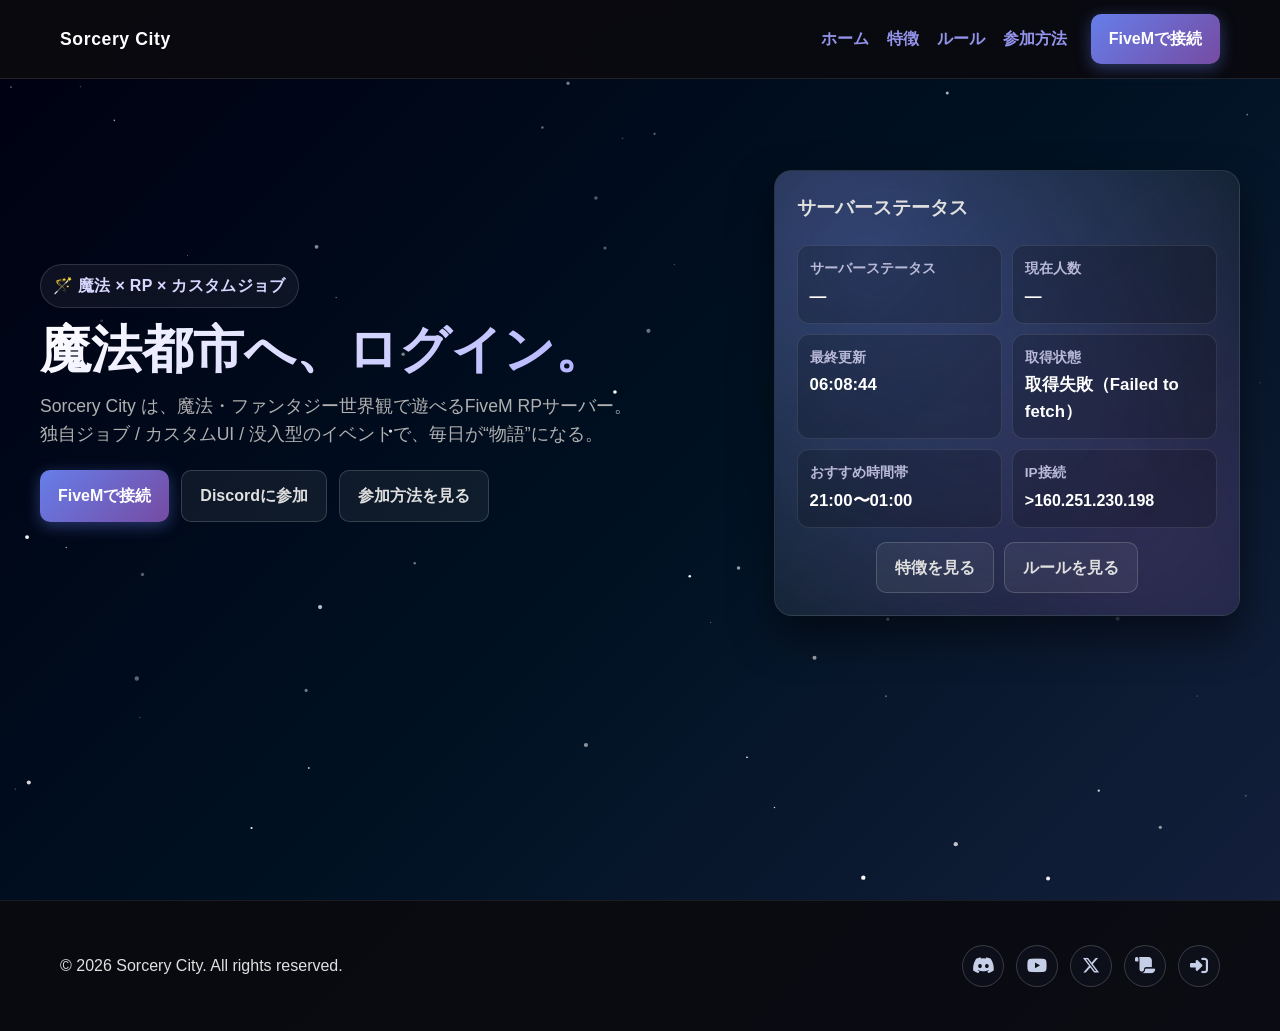
==== index.html @ 7b4d11a6 "Update index.html" ====
<!DOCTYPE html>
<html lang="ja">
<head>
  <meta charset="UTF-8" />
  <meta name="viewport" content="width=device-width, initial-scale=1.0" />
  <title>Sorcery City | Cosmic Portal</title>

  <!-- キャッシュ対策（GitHub Pagesで更新が見えない問題の軽減） -->
  <meta http-equiv="Cache-Control" content="no-cache, no-store, must-revalidate">
  <meta http-equiv="Pragma" content="no-cache">
  <meta http-equiv="Expires" content="0">

  <!-- アイコン（Font Awesome） -->
  <link rel="stylesheet" href="https://cdnjs.cloudflare.com/ajax/libs/font-awesome/6.5.0/css/all.min.css">

  <style>
    * { margin: 0; padding: 0; box-sizing: border-box; }
    body {
      font-family: Arial, sans-serif;
      background: linear-gradient(135deg, #000011 0%, #001122 50%, #16213e 100%);
      color: #e0e0e0;
      line-height: 1.6;
      overflow-x: hidden;
      min-height: 100vh;
    }
    h1, h2, h3 { font-weight: 700; }
    a { color: #a0a0ff; text-decoration: none; transition: color .3s; }
    a:hover { color: #c0c0ff; }
    button { font-family: inherit; cursor: pointer; transition: all .3s; }

    .container { max-width: 1200px; margin: 0 auto; padding: 0 20px; }

    .glass {
      background: rgba(255, 255, 255, 0.05);
      backdrop-filter: blur(10px);
      border: 1px solid rgba(255, 255, 255, 0.1);
      border-radius: 12px;
      box-shadow: 0 8px 32px rgba(0, 0, 0, 0.3);
    }

    /* ボタン共通（aタグでも見た目はボタン） */
    .btn-primary, .btn-secondary {
      display: inline-flex;
      align-items: center;
      justify-content: center;
      gap: 10px;
      border-radius: 10px;
      font-weight: 700;
      padding: 12px 18px;
      transition: transform .2s, box-shadow .2s, background .2s;
      user-select: none;
      white-space: nowrap;
    }

    .btn-primary {
      background: linear-gradient(135deg, #667eea 0%, #764ba2 100%);
      color: white;
      border: none;
      box-shadow: 0 4px 15px rgba(102, 126, 234, 0.4);
    }
    .btn-primary:hover { transform: translateY(-2px); box-shadow: 0 6px 20px rgba(102, 126, 234, 0.6); }

    .btn-secondary {
      background: rgba(255,255,255,0.06);
      color: #e0e0e0;
      border: 1px solid rgba(255, 255, 255, 0.16);
    }
    .btn-secondary:hover { background: rgba(255, 255, 255, 0.12); transform: translateY(-2px); }

    .badge {
      display: inline-flex;
      gap: 8px;
      align-items: center;
      padding: 8px 12px;
      border-radius: 999px;
      border: 1px solid rgba(255,255,255,0.14);
      background: rgba(255,255,255,0.05);
      color: #d7d7ff;
      font-weight: 700;
      letter-spacing: .3px;
    }

    .starfield {
      position: fixed;
      top: 0; left: 0;
      width: 100%; height: 100%;
      z-index: -1;
      pointer-events: none;
    }

    .floating { animation: float 6s ease-in-out infinite; }
    @keyframes float { 0%,100%{transform:translateY(0)} 50%{transform:translateY(-10px)} }

    .reveal { opacity: 0; transform: translateY(30px); transition: opacity .6s, transform .6s; }
    .reveal.visible { opacity: 1; transform: translateY(0); }

    nav {
      position: fixed;
      top: 0;
      width: 100%;
      z-index: 100;
      background: rgba(10, 10, 15, 0.9);
      backdrop-filter: blur(10px);
      border-bottom: 1px solid rgba(255, 255, 255, 0.1);
      padding: 14px 0;
    }
    nav .container { display: flex; justify-content: space-between; align-items: center; gap: 12px; }
    nav .logo { font-size: 1.1rem; font-weight: 900; color: #fff; letter-spacing: .6px; }
    nav ul { list-style: none; display: flex; gap: 18px; align-items: center; flex-wrap: wrap; justify-content: center; }
    nav ul li a.link { font-weight: 700; opacity: .92; }
    nav ul li a.link:hover { opacity: 1; }
    nav .cta { margin-left: 6px; }

    .page { display: none; min-height: 100vh; padding-top: 78px; }
    .page.active { display: block; }

    /* HERO */
    #hero .container {
      display: grid;
      grid-template-columns: 1.2fr 0.8fr;
      gap: 34px;
      align-items: center;
      padding: 92px 0 70px;
    }
    #hero h1 {
      font-size: 3.2rem;
      margin: 14px 0 14px;
      background: linear-gradient(135deg, #fff 0%, #a0a0ff 100%);
      -webkit-background-clip: text;
      -webkit-text-fill-color: transparent;
      line-height: 1.1;
    }
    #hero p { font-size: 1.1rem; margin-bottom: 22px; color: #b0b0b0; }

    .hero-actions { display: flex; gap: 12px; flex-wrap: wrap; }

    .mock-device {
      background: linear-gradient(135deg, rgba(255, 255, 255, 0.10) 0%, rgba(255, 255, 255, 0.04) 100%);
      border-radius: 18px;
      padding: 22px;
      box-shadow: 0 20px 40px rgba(0, 0, 0, 0.5);
      animation: glow 3s ease-in-out infinite alternate;
      position: relative;
      overflow: hidden;
    }
    .mock-device:before{
      content:"";
      position:absolute; inset:-120px;
      background: radial-gradient(circle at 30% 30%, rgba(102,126,234,.35), transparent 55%),
                  radial-gradient(circle at 70% 70%, rgba(118,75,162,.25), transparent 55%);
      filter: blur(6px);
      animation: drift 10s ease-in-out infinite alternate;
    }
    @keyframes drift { from { transform: translate(0,0) } to { transform: translate(25px, -20px) } }
    .mock-device > * { position: relative; z-index: 1; }

    @keyframes glow {
      from { box-shadow: 0 20px 40px rgba(0, 0, 0, 0.5); }
      to { box-shadow: 0 20px 40px rgba(102, 126, 234, 0.3); }
    }

    .statrow { display: grid; grid-template-columns: 1fr 1fr; gap: 10px; margin-top: 16px; }
    .stat {
      padding: 12px;
      border-radius: 12px;
      border: 1px solid rgba(255,255,255,0.10);
      background: rgba(0,0,0,0.20);
    }
    .stat .k { font-size: .85rem; color: #b9b9d8; font-weight: 800; }
    .stat .v { font-size: 1.05rem; font-weight: 900; margin-top: 4px; color:#fff; word-break: break-word; }

    /* セクション共通 */
    .section { padding: 85px 0; }
    .section h2 { text-align: center; margin-bottom: 22px; font-size: 2rem; }
    .section .sub { text-align: center; color: #b0b0b0; max-width: 760px; margin: 0 auto 30px; }

    /* FEATURES */
    .grid {
      display: grid;
      grid-template-columns: repeat(auto-fit, minmax(260px, 1fr));
      gap: 18px;
    }
    .card { padding: 22px; border-radius: 14px; }
    .card h3 { margin-top: 12px; margin-bottom: 8px; }
    .card p { color: #b0b0b0; }
    .icon {
      width: 44px; height: 44px;
      display:inline-flex; align-items:center; justify-content:center;
      border-radius: 12px;
      background: rgba(102,126,234,0.16);
      border: 1px solid rgba(102,126,234,0.22);
    }
    .icon svg { width: 22px; height: 22px; fill: #a0a0ff; }

    /* RULES */
    .list { display: grid; gap: 12px; max-width: 860px; margin: 0 auto; }
    .rule {
      padding: 16px 16px;
      border-radius: 14px;
      border: 1px solid rgba(255,255,255,0.10);
      background: rgba(255,255,255,0.05);
      display: flex;
      gap: 12px;
      align-items: flex-start;
    }
    .rule b { color:#fff; }
    .dot { width:10px; height:10px; margin-top: 6px; border-radius: 999px; background: #667eea; box-shadow: 0 0 14px rgba(102,126,234,.55); }

    /* JOIN */
    .join-grid { display:grid; grid-template-columns: 1fr 1fr; gap: 18px; }
    .copybox {
      padding: 14px;
      border-radius: 12px;
      border: 1px solid rgba(255,255,255,0.12);
      background: rgba(0,0,0,0.18);
      display:flex;
      justify-content: space-between;
      gap: 10px;
      align-items: center;
      flex-wrap: wrap;
    }
    .copybox code {
      color: #fff;
      font-weight: 900;
      letter-spacing: .4px;
      background: rgba(255,255,255,0.06);
      padding: 8px 10px;
      border-radius: 10px;
      border: 1px solid rgba(255,255,255,0.10);
    }

    /* CONTACT */
    #contact .container { max-width: 720px; }
    form { display: grid; gap: 14px; }
    input, textarea {
      padding: 14px;
      border: 1px solid rgba(255, 255, 255, 0.2);
      border-radius: 10px;
      background: rgba(255, 255, 255, 0.05);
      color: #e0e0e0;
      font-size: 1rem;
    }
    input:focus, textarea:focus {
      outline: none;
      border-color: #667eea;
      box-shadow: 0 0 10px rgba(102, 126, 234, 0.45);
    }

    .toast {
      position: fixed;
      top: 20px;
      right: 20px;
      background: #4caf50;
      color: white;
      padding: 14px 14px;
      border-radius: 10px;
      opacity: 0;
      transform: translateY(-8px);
      transition: opacity .3s, transform .3s;
      z-index: 1000;
      pointer-events: none;
      font-weight: 800;
    }
    .toast.show { opacity: 1; transform: translateY(0); }

    footer {
      padding: 44px 0;
      background: rgba(10, 10, 15, 0.9);
      text-align: center;
      border-top: 1px solid rgba(255,255,255,0.08);
    }
    footer .container { display:flex; justify-content: space-between; align-items:center; flex-wrap:wrap; gap: 12px; }

    /* ===== フッターのアイコンリンク ===== */
    .footer-icons{
      display: flex;
      gap: 12px;
      align-items: center;
      justify-content: center;
      flex-wrap: wrap;
    }
    .icon-link{
      width: 42px;
      height: 42px;
      display: grid;
      place-items: center;

      border-radius: 999px;
      border: 1px solid rgba(255,255,255,0.18);
      background: rgba(20, 24, 40, 0.35);
      backdrop-filter: blur(10px);

      color: rgba(220, 230, 255, 0.9);
      text-decoration: none;
      transition: transform .15s ease, background .15s ease, border-color .15s ease, box-shadow .15s ease;
    }
    .icon-link i{ font-size: 18px; }
    .icon-link:hover{
      transform: translateY(-2px);
      background: rgba(120, 110, 255, 0.18);
      border-color: rgba(160, 150, 255, 0.35);
      box-shadow: 0 10px 26px rgba(102,126,234,0.16);
    }

    /* モバイル */
    @media (max-width: 860px) {
      #hero .container { grid-template-columns: 1fr; text-align: center; }
      #hero h1 { font-size: 2.45rem; }
      nav .container { flex-direction: column; }
      .join-grid { grid-template-columns: 1fr; }
      footer .container { flex-direction: column; }
    }
  </style>
</head>

<body>
  <canvas class="starfield" id="starfield"></canvas>
  <canvas class="starfield wizardlayer" id="wizardfx"></canvas>

  <nav>
    <div class="container">
      <div class="logo">
        <a href="#home" onclick="navigateTo('home'); return false;" style="color:#fff;">Sorcery City</a>
      </div>

      <ul>
        <li><a class="link" href="#home" onclick="navigateTo('home'); return false;">ホーム</a></li>
        <li><a class="link" href="#features" onclick="navigateTo('features'); return false;">特徴</a></li>
        <li><a class="link" href="#rules" onclick="navigateTo('rules'); return false;">ルール</a></li>
        <li><a class="link" href="#join" onclick="navigateTo('join'); return false;">参加方法</a></li>
        <li class="cta">
          <a class="btn-primary" href="https://cfx.re/join/zxxxmd" onclick="trackOutbound('fivem');">
            FiveMで接続
          </a>
        </li>
      </ul>
    </div>
  </nav>

  <!-- HOME -->
  <div id="home" class="page active">
    <section id="hero">
      <div class="container">
        <div class="reveal">
          <div class="badge">🪄 魔法 × RP × カスタムジョブ</div>
          <h1>魔法都市へ、ログイン。</h1>
          <p>
            Sorcery City は、魔法・ファンタジー世界観で遊べるFiveM RPサーバー。<br />
            独自ジョブ / カスタムUI / 没入型のイベントで、毎日が“物語”になる。
          </p>

          <div class="hero-actions">
            <a class="btn-primary" href="https://cfx.re/join/zxxxmd" onclick="trackOutbound('fivem');">FiveMで接続</a>
            <a class="btn-secondary" href="https://discord.gg/NGGmYqYsX9" target="_blank" rel="noopener" onclick="trackOutbound('discord');">
              Discordに参加
            </a>
            <a class="btn-secondary" href="#join" onclick="navigateTo('join'); return false;">参加方法を見る</a>
          </div>
        </div>

        <div class="mock-device glass floating reveal">
          <h3>サーバーステータス</h3>
          <p style="color:#b0b0b0;"></p>

          <div class="statrow">
            <div class="stat">
              <div class="k">サーバーステータス</div>
              <div class="v" id="statOnline">—</div>
            </div>
            <div class="stat">
              <div class="k">現在人数</div>
              <div class="v" id="statPlayers">—</div>
            </div>
            <div class="stat">
              <div class="k">最終更新</div>
              <div class="v" id="statUpdated">—</div>
            </div>
            <div class="stat">
              <div class="k">取得状態</div>
              <div class="v" id="statNote">—</div>
            </div>
            <div class="stat">
              <div class="k">おすすめ時間帯</div>
              <div class="v">21:00〜01:00</div>
            </div>
            <div class="stat">
              <div class="k">IP接続</div>
              <div class="v" style="font-size:1rem;">>160.251.230.198</div>
            </div>
          </div>

          <div style="margin-top:14px; display:flex; gap:10px; justify-content:center; flex-wrap:wrap;">
            <a class="btn-secondary" href="#features" onclick="navigateTo('features'); return false;">特徴を見る</a>
            <a class="btn-secondary" href="#rules" onclick="navigateTo('rules'); return false;">ルールを見る</a>
          </div>
        </div>
      </div>
    </section>
  </div>

  <!-- FEATURES -->
  <div id="features" class="page">
    <section class="section">
      <div class="container">
        <h2 class="reveal">特徴</h2>
        <p class="sub reveal">“魔法都市”らしさと、RPの遊びやすさを両立。初心者も慣れてる人も楽しめる設計。</p>

        <div class="grid">
          <div class="card glass reveal">
            <div class="icon">
              <svg viewBox="0 0 24 24"><path d="M12 2l3 7 7 3-7 3-3 7-3-7-7-3 7-3 3-7z"/></svg>
            </div>
            <h3>魔法ジョブ / 生活ジョブ</h3>
            <p>ウィザード、錬金、カフェ、整備士など。ジョブごとのUIや演出も作り込み。</p>
          </div>

          <div class="card glass reveal">
            <div class="icon">
              <svg viewBox="0 0 24 24"><path d="M3 12l7-7v4h11v6H10v4z"/></svg>
            </div>
            <h3>快適な導線</h3>
            <p>初見でも迷わない導線。Discord案内・参加手順・ルールが分かりやすい。</p>
          </div>

          <div class="card glass reveal">
            <div class="icon">
              <svg viewBox="0 0 24 24"><path d="M12 2a10 10 0 100 20 10 10 0 000-20zm1 5v5l4 2-1 2-5-3V7h2z"/></svg>
            </div>
            <h3>イベント＆物語</h3>
            <p>定期イベント、ストーリーRP、探索、レイドなど。参加するほど世界が広がる。</p>
          </div>

          <div class="card glass reveal">
            <div class="icon">
              <svg viewBox="0 0 24 24"><path d="M4 4h16v4H4zM4 10h16v10H4z"/></svg>
            </div>
            <h3>カスタムUI</h3>
            <p>魔法テイストのHUD、通知、メニュー。サーバー全体の統一感を重視。</p>
          </div>
        </div>

        <div style="text-align:center; margin-top: 26px;" class="reveal">
          <a class="btn-primary" href="https://cfx.re/join/zxxxmd" onclick="trackOutbound('fivem');">FiveMで接続する</a>
          <a class="btn-secondary" href="https://discord.gg/NGGmYqYsX9" target="_blank" rel="noopener" onclick="trackOutbound('discord');" style="margin-left:10px;">
            Discordで質問する
          </a>
        </div>
      </div>
    </section>
  </div>

  <!-- RULES -->
  <div id="rules" class="page">
    <section class="section">
      <div class="container">
        <h2 class="reveal">ルール（ざっくり）</h2>
        <p class="sub reveal">安全に楽しく遊ぶための最低限。詳細はDiscordで案内。</p>

        <div class="list">
          <div class="rule reveal">
            <div class="dot"></div>
            <div><b>RP優先</b><br>荒らし・煽り・無意味な妨害は禁止。物語を大切に。</div>
          </div>
          <div class="rule reveal">
            <div class="dot"></div>
            <div><b>メタ/パワーRP禁止</b><br>外部情報の持ち込みや無理な展開はNG。</div>
          </div>
          <div class="rule reveal">
            <div class="dot"></div>
            <div><b>VCマナー</b><br>相手の体験を壊さない。暴言・差別は禁止。</div>
          </div>
          <div class="rule reveal">
            <div class="dot"></div>
            <div><b>不明点はDiscord</b><br>困ったら運営へ。ログ・スクショがあると助かる。</div>
          </div>
        </div>

        <div style="text-align:center; margin-top: 26px;" class="reveal">
          <a class="btn-secondary" href="https://discord.gg/NGGmYqYsX9" target="_blank" rel="noopener" onclick="trackOutbound('discord');">Discordでルールを見る</a>
        </div>
      </div>
    </section>
  </div>

  <!-- JOIN -->
  <div id="join" class="page">
    <section class="section">
      <div class="container">
        <h2 class="reveal">参加方法</h2>
        <p class="sub reveal">3ステップでOK。</p>

        <div class="join-grid">
          <div class="card glass reveal">
            <h3>① Discordに参加</h3>
            <p>サーバールール、参加手順の確認並びにDiscordのロール取得。質問もここで。</p>
            <div style="margin-top:14px;">
              <a class="btn-primary" href="https://discord.gg/NGGmYqYsX9" target="_blank" rel="noopener" onclick="trackOutbound('discord');">Discordに参加</a>
            </div>
          </div>

          <div class="card glass reveal">
            <h3>② FiveMで接続</h3>
            <p>FiveMを起動して、下のリンク or IPで接続。</p>

            <div style="display:grid; gap:12px; margin-top:14px;">
              <div class="copybox">
                <div style="font-weight:900;">接続リンク</div>
                <code id="connectLink">https://cfx.re/join/zxxxmd</code>
                <a class="btn-secondary" href="https://cfx.re/join/zxxxmd" onclick="trackOutbound('fivem');">開く</a>
              </div>

              <div class="copybox">
                <div style="font-weight:900;">IPで接続.</div>
                <code id="serverIp">>160.251.230.198</code>
                <button class="btn-secondary" type="button" onclick="copyText('serverIp')">コピー</button>
              </div>
            </div>
          </div>
        </div>

        <div class="card glass reveal" style="margin-top:18px;">
          <h3>③ 初期設定（推奨）</h3>
          <p style="color:#b0b0b0;">
            ・マイク/音量を調整　・プッシュトゥトーク設定　<br>
            ・キャラ作成 → チュートリアル → 生活スタート
          </p>
          <div style="margin-top:14px;">
            <a class="btn-primary" href="https://cfx.re/join/zxxxmd" onclick="trackOutbound('fivem');">今すぐ接続</a>
          </div>
        </div>
      </div>
    </section>
  </div>

  <!-- CONTACT -->
  <div id="contact" class="page">
    <section class="section">
      <div class="container">
        <h2 class="reveal">問い合わせ</h2>
        <p class="sub reveal">フォームはデモ送信（実送信はしない）。本番はDiscordへ。</p>

        <form class="reveal" id="contactForm" onsubmit="handleSubmit(event)">
          <input type="text" id="name" placeholder="お名前" required />
          <input type="email" id="email" placeholder="メールアドレス" required />
          <textarea id="message" placeholder="問い合わせ内容" rows="5" required></textarea>
          <button class="btn-primary" type="submit">送信（デモ）</button>
        </form>

        <div style="text-align:center; margin-top: 18px;" class="reveal">
          <a class="btn-secondary" href="https://discord.gg/NGGmYqYsX9" target="_blank" rel="noopener" onclick="trackOutbound('discord');">
            Discordで問い合わせる
          </a>
        </div>
      </div>
    </section>
  </div>

  <!-- ===== footer（アイコン版） ===== -->
  <footer>
    <div class="container">
      <div>&copy; 2026 Sorcery City. All rights reserved.</div>

      <div class="footer-icons">
        <!-- Discord -->
        <a class="icon-link" href="https://discord.gg/NGGmYqYsX9" target="_blank" rel="noopener"
           onclick="trackOutbound('discord');" aria-label="Discord">
          <i class="fa-brands fa-discord"></i>
        </a>

        <!-- YouTube（自分のURLに差し替え） -->
        <a class="icon-link" href="https://www.youtube.com/@SorceryCity" target="_blank" rel="noopener"
           onclick="trackOutbound('youtube');" aria-label="YouTube">
          <i class="fa-brands fa-youtube"></i>
        </a>

        <!-- X（自分のURLに差し替え） -->
        <a class="icon-link" href="https://x.com/sorcerycity?s=21" target="_blank" rel="noopener"
           onclick="trackOutbound('x');" aria-label="X">
          <i class="fa-brands fa-x-twitter"></i>
        </a>

        <!-- ルール（ページ内） -->
        <a class="icon-link" href="#rules" onclick="navigateTo('rules'); return false;" aria-label="ルール">
          <i class="fa-solid fa-scroll"></i>
        </a>

        <!-- 参加方法（ページ内） -->
        <a class="icon-link" href="#join" onclick="navigateTo('join'); return false;" aria-label="参加方法">
          <i class="fa-solid fa-right-to-bracket"></i>
        </a>
      </div>
    </div>
  </footer>

  <div class="toast" id="toast">コピーしました！</div>

  <script>
    // =========================
    // 星の背景アニメーション（軽量）
    // =========================
    const canvas = document.getElementById('starfield');
    const ctx = canvas.getContext('2d');

    function resizeCanvas() {
      canvas.width = window.innerWidth;
      canvas.height = window.innerHeight;
    }
    resizeCanvas();

    let stars = [];
    function initStars() {
      const count = Math.min(160, Math.floor((canvas.width * canvas.height) / 17000));
      stars = Array.from({ length: count }, () => ({
        x: Math.random() * canvas.width,
        y: Math.random() * canvas.height,
        r: Math.random() * 1.8 + 0.4,
        o: Math.random() * 0.8 + 0.2,
        tw: Math.random() * 0.6 + 0.2
      }));
    }
    initStars();

    function animateStars() {
      ctx.clearRect(0, 0, canvas.width, canvas.height);
      for (const s of stars) {
        s.o += (Math.random() - 0.5) * 0.02 * s.tw;
        if (s.o < 0.1) s.o = 0.1;
        if (s.o > 1) s.o = 1;

        ctx.beginPath();
        ctx.arc(s.x, s.y, s.r, 0, Math.PI * 2);
        ctx.fillStyle = `rgba(255,255,255,${s.o})`;
        ctx.fill();
      }
      requestAnimationFrame(animateStars);
    }
    animateStars();

    window.addEventListener('resize', () => {
      resizeCanvas();
      initStars();
    });

    // =========================
    // ナビゲーション（ページ切り替え）
    // =========================
    function navigateTo(pageId) {
      const target = document.getElementById(pageId);
      if (!target) return;

      document.querySelectorAll('.page').forEach(p => p.classList.remove('active'));
      target.classList.add('active');

      history.replaceState(null, '', `#${pageId}`);
      window.scrollTo({ top: 0, behavior: 'smooth' });

      requestAnimationFrame(() => runReveal(true));
    }

    function bootFromHash() {
      const hash = (location.hash || '#home').replace('#', '');
      if (document.getElementById(hash)) navigateTo(hash);
      else navigateTo('home');
    }
    window.addEventListener('hashchange', bootFromHash);
    bootFromHash();

    // =========================
    // スクロール・リビール
    // =========================
    function runReveal(forceAll = false) {
      const activePage = document.querySelector('.page.active');
      if (!activePage) return;

      const reveals = activePage.querySelectorAll('.reveal');
      const vh = window.innerHeight;

      reveals.forEach(el => {
        if (forceAll) { el.classList.add('visible'); return; }
        const rect = el.getBoundingClientRect();
        if (rect.top < vh - 80) el.classList.add('visible');
      });
    }
    window.addEventListener('scroll', () => runReveal(false));
    runReveal(true);

    // =========================
    // コピーボタン
    // =========================
    function copyText(id) {
      const el = document.getElementById(id);
      if (!el) return;
      const text = el.textContent || el.innerText || '';
      navigator.clipboard.writeText(text).then(() => showToast('コピーしました！'))
        .catch(() => showToast('コピー失敗…'));
    }

    // =========================
    // フォーム送信（デモ）
    // =========================
    function handleSubmit(e) {
      e.preventDefault();
      const name = document.getElementById('name').value.trim();
      const email = document.getElementById('email').value.trim();
      const message = document.getElementById('message').value.trim();
      if (!name || !email || !message) return;

      showToast('送信しました！（デモ）');
      e.target.reset();
    }

    // =========================
    // トースト
    // =========================
    function showToast(text) {
      const toast = document.getElementById('toast');
      toast.textContent = text;
      toast.classList.add('show');
      setTimeout(() => toast.classList.remove('show'), 1600);
    }

    // =========================
    // 外部リンクのクリック計測（デモ）
    // =========================
    function trackOutbound(type) {
      // console.log('Outbound:', type);
    }

    // =========================
    // FiveM サーバーステータス（リアタイ風）
    // =========================
    const SERVER_CODE = "zxxxmd";
    const REFRESH_MS = 7000;
    let timer = null;

    function setText(id, text) {
      const el = document.getElementById(id);
      if (el) el.textContent = text;
    }

    function nowTime() {
      const d = new Date();
      return d.toLocaleTimeString('ja-JP', { hour: '2-digit', minute: '2-digit', second: '2-digit' });
    }

    async function fetchServerStatus() {
      if (fetchServerStatus._busy) return;
      fetchServerStatus._busy = true;

      try {
        const url = `https://servers-frontend.fivem.net/api/servers/single/${encodeURIComponent(SERVER_CODE)}`;
        const res = await fetch(url, { cache: "no-store" });
        if (!res.ok) throw new Error(`HTTP ${res.status}`);

        const json = await res.json();
        const data = json.Data || json.data || json;

        const clients = data.clients ?? data.Clients;
        const max = data.sv_maxclients ?? data.svMaxclients ?? data.maxClients;

        setText('statOnline', 'ONLINE');
        setText('statPlayers', (clients != null && max != null) ? `${clients} / ${max}` : (clients != null ? `${clients}` : '—'));
        setText('statUpdated', nowTime());
        setText('statNote', '正常に取得中');

      } catch (err) {
        setText('statOnline', '—');
        setText('statPlayers', '—');
        setText('statUpdated', nowTime());
        setText('statNote', `取得失敗（${String(err.message || err)}）`);
      } finally {
        fetchServerStatus._busy = false;
      }
    }

    fetchServerStatus();
    timer = setInterval(fetchServerStatus, REFRESH_MS);

    document.addEventListener('visibilitychange', () => {
      if (timer) clearInterval(timer);
      if (document.hidden) {
        timer = setInterval(fetchServerStatus, 20000);
      } else {
        fetchServerStatus();
        timer = setInterval(fetchServerStatus, REFRESH_MS);
      }
    });
  </script>
</body>
</html>
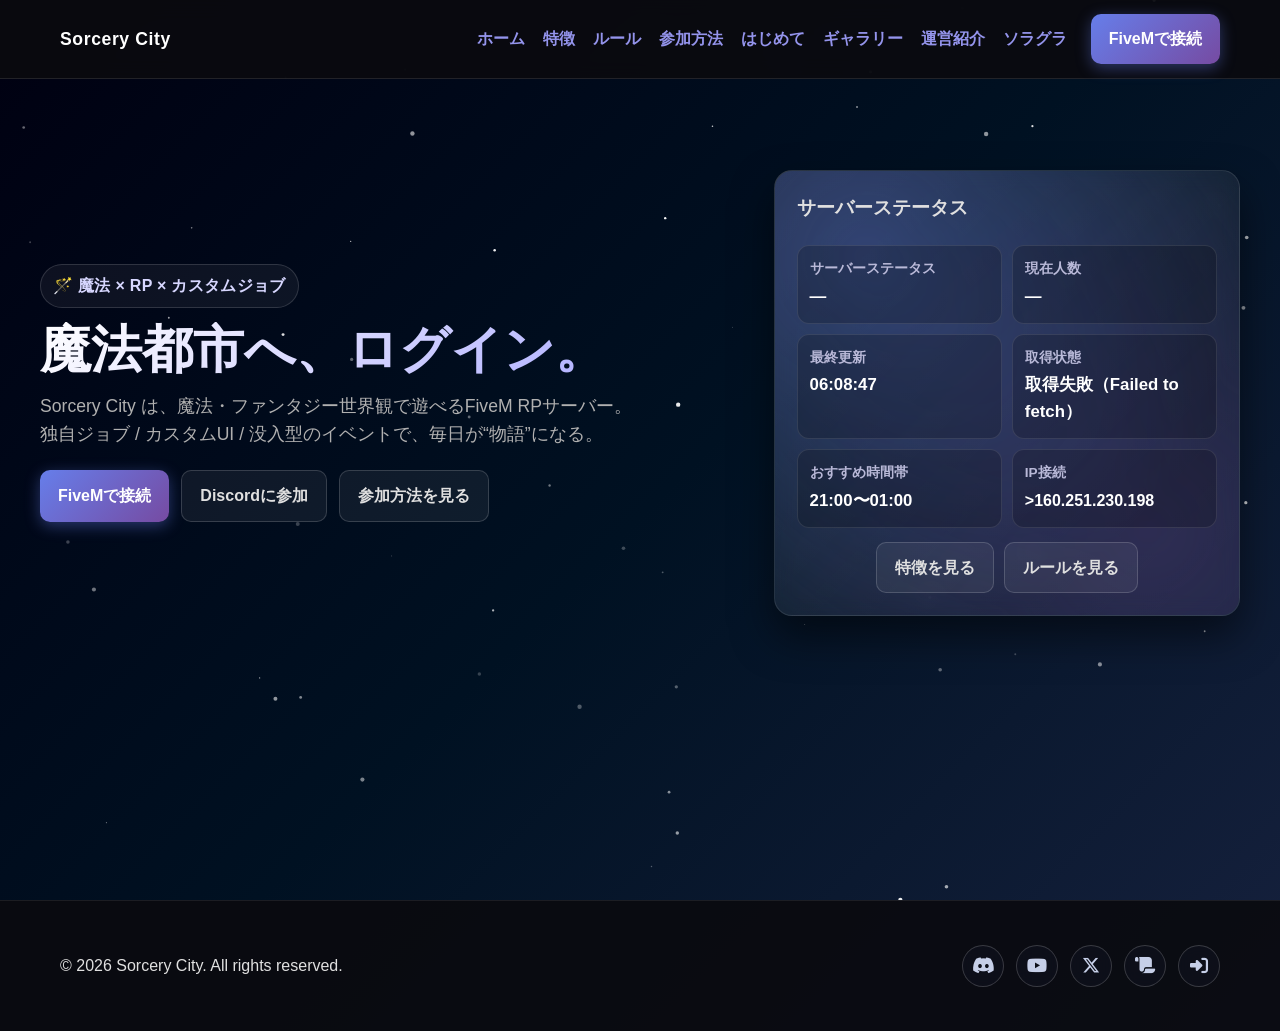
==== commit 54b9e047: "Update index.html" ====
--- a/index.html
+++ b/index.html
@@ -328,6 +328,13 @@
         <li><a class="link" href="#features" onclick="navigateTo('features'); return false;">特徴</a></li>
         <li><a class="link" href="#rules" onclick="navigateTo('rules'); return false;">ルール</a></li>
         <li><a class="link" href="#join" onclick="navigateTo('join'); return false;">参加方法</a></li>
+        <li><a class="link" href="#guide" onclick="navigateTo('guide'); return false;">はじめて</a></li>
+        <li><a class="link" href="#media" onclick="navigateTo('media'); return false;">ギャラリー</a></li>
+        <li><a class="link" href="#staff" onclick="navigateTo('staff'); return false;">運営紹介</a></li>
+        <li><a class="link" href="#soragra" onclick="navigateTo('soragra'); return false;">ソラグラ</a></li>
+   <!-- 将来用 -->
+   <!-- <li><a class="link" href="#events" onclick="navigateTo('events'); return false;">イベント</a></li> -->
+
         <li class="cta">
           <a class="btn-primary" href="https://cfx.re/join/zxxxmd" onclick="trackOutbound('fivem');">
             FiveMで接続
@@ -531,6 +538,268 @@
       </div>
     </section>
   </div>
+
+  <!-- GUIDE -->
+<div id="guide" class="page">
+  <section class="section">
+    <div class="container">
+      <h2 class="reveal">はじめての人向けガイド</h2>
+      <p class="sub reveal">初見でも迷わないように、最短ルートで“街”へ案内します。</p>
+
+      <div class="grid">
+        <div class="card glass reveal">
+          <div class="icon"><i class="fa-solid fa-user-plus"></i></div>
+          <h3>1) Discordで参加</h3>
+          <p>参加前にルールサイトを確認して、Discordで案内に沿ってロールを取得します。</p>
+          <div style="margin-top:12px; display:flex; gap:10px; flex-wrap:wrap;">
+            <a class="btn-secondary" href="https://sorcery-city.gitbook.io/sorcery-city/" target="_blank" rel="noopener" onclick="trackOutbound('rules');">ルールサイト</a>
+            <a class="btn-secondary" href="https://discord.gg/NGGmYqYsX9" target="_blank" rel="noopener" onclick="trackOutbound('discord');">Discord</a>
+          </div>
+        </div>
+
+        <div class="card glass reveal">
+          <div class="icon"><i class="fa-solid fa-plug"></i></div>
+          <h3>2) FiveMで接続</h3>
+          <p>FiveMを起動して接続リンクから参加。初回は読み込みに少し時間がかかります。</p>
+          <div style="margin-top:12px;">
+            <a class="btn-primary" href="https://cfx.re/join/zxxxmd" onclick="trackOutbound('fivem');">FiveMで接続</a>
+          </div>
+        </div>
+
+        <div class="card glass reveal">
+          <div class="icon"><i class="fa-solid fa-wand-sparkles"></i></div>
+          <h3>3) キャラ作成＆チュートリアル</h3>
+          <p>キャラ作成 → チュートリアル → 生活スタート。困ったら街の中で</p>
+        </div>
+
+        <div class="card glass reveal">
+          <div class="icon"><i class="fa-solid fa-circle-question"></i></div>
+          <h3>よくある質問</h3>
+          <p><b>Q.</b> RP初心者でも大丈夫？<br>→ 大丈夫。案内とサポートあります。</p>
+          <p style="margin-top:8px;"><b>Q.</b> VCは必要？<br>→ 基本はVC推奨（Discordで案内）。</p>
+        </div>
+      </div>
+    </div>
+  </section>
+</div>
+
+<!-- MEDIA -->
+<div id="media" class="page">
+  <section class="section">
+    <div class="container">
+      <h2 class="reveal">プレイ動画 / スクショ紹介</h2>
+      <p class="sub reveal">雰囲気が一番伝わる場所。街の“空気”を見てください。</p>
+
+      <div class="grid">
+        <!-- 動画：YouTube埋め込み（URL差し替え） -->
+        <div class="card glass reveal" style="padding:18px;">
+          <h3 style="margin-top:0;">紹介動画</h3>
+          <div style="position:relative; padding-top:56.25%; border-radius:12px; overflow:hidden; margin-top:12px; border:1px solid rgba(255,255,255,.10);">
+            <iframe
+              src="https://www.youtube.com/embed/VIDEO_ID_HERE"
+              title="Sorcery City - Trailer"
+              style="position:absolute; inset:0; width:100%; height:100%; border:0;"
+              allow="accelerometer; autoplay; clipboard-write; encrypted-media; gyroscope; picture-in-picture; web-share"
+              allowfullscreen>
+            </iframe>
+          </div>
+          <p style="color:#b0b0b0; margin-top:10px;">※ VIDEO_ID_HERE を自分のYouTube動画IDに差し替え</p>
+        </div>
+        <!-- スクショ：画像ファイルに差し替え -->
+        <div class="card glass reveal" style="padding:18px;">
+          <h3 style="margin-top:0;">スクショギャラリー</h3>
+
+          <div style="display:grid; grid-template-columns: repeat(2, minmax(0, 1fr)); gap:12px; margin-top:12px;">
+            <a href="assets/ss1.png" target="_blank" rel="noopener" style="border-radius:12px; overflow:hidden; border:1px solid rgba(255,255,255,.10); background:rgba(255,255,255,.04); display:block;">
+              <img src="assets/ss1.png" alt="Sorcery City Screenshot 1" style="width:100%; height:160px; object-fit:cover; display:block;">
+            </a>
+            <a href="assets/ss2.png" target="_blank" rel="noopener" style="border-radius:12px; overflow:hidden; border:1px solid rgba(255,255,255,.10); background:rgba(255,255,255,.04); display:block;">
+              <img src="assets/ss2.png" alt="Sorcery City Screenshot 2" style="width:100%; height:160px; object-fit:cover; display:block;">
+            </a>
+            <a href="assets/ss3.png" target="_blank" rel="noopener" style="border-radius:12px; overflow:hidden; border:1px solid rgba(255,255,255,.10); background:rgba(255,255,255,.04); display:block;">
+              <img src="assets/ss3.png" alt="Sorcery City Screenshot 3" style="width:100%; height:160px; object-fit:cover; display:block;">
+            </a>
+            <a href="assets/ss4.png" target="_blank" rel="noopener" style="border-radius:12px; overflow:hidden; border:1px solid rgba(255,255,255,.10); background:rgba(255,255,255,.04); display:block;">
+              <img src="assets/ss4.png" alt="Sorcery City Screenshot 4" style="width:100%; height:160px; object-fit:cover; display:block;">
+            </a>
+          </div>
+
+          <p style="color:#b0b0b0; margin-top:10px;">※ assets/ss1.png などを自分の画像に差し替え（GitHub Pagesなら assets フォルダ推奨）</p>
+        </div>
+      </div>
+    </div>
+  </section>
+</div>
+
+       <!-- STAFF -->
+<div id="staff" class="page">
+  <section class="section">
+    <div class="container">
+      <h2 class="reveal">スタッフ・運営紹介</h2>
+      <p class="sub reveal">安心して遊べるように。困ったら運営へ。</p>
+
+      <div class="grid staff-grid">
+
+        <!-- 1) 山田 -->
+        <div class="card glass reveal staff-card">
+          <img class="staff-photo" src="assets/staff/山田.png" alt="山田山田">
+          <h3 class="staff-name">山田山田</h3>
+          <div class="staff-role">街全般の管理</div>
+          <p class="staff-desc">トラブル対応、ルール案内、初心者サポート</p>
+          <p class="staff-note">対応時間：午前2:00~午前10:00以降 / Discordで受付</p>
+        </div>
+
+        <!-- 2) かもねぎ -->
+        <div class="card glass reveal staff-card">
+          <img class="staff-photo" src="assets/staff/かもねぎ.png" alt="かもねぎ">
+          <h3 class="staff-name">かもねぎ</h3>
+          <div class="staff-role">プログラマー兼サポーター</div>
+          <p class="staff-desc">プログラミングを担当</p>
+          <p class="staff-note">対応時間：午前2:00~午前10:00以降 / Discordで受付</p>
+        </div>
+
+        <!-- 3) 田中 -->
+        <div class="card glass reveal staff-card">
+          <img class="staff-photo" src="assets/staff/田中.png" alt="田中">
+          <h3 class="staff-name">田中田中</h3>
+          <div class="staff-role">イベント / RPサポート</div>
+          <p class="staff-desc">イベント進行、ストーリーRP、撮影などを担当。</p>
+          <p class="staff-note">対応時間：午前2:00~午前10:00以降 / Discordで受付</p>
+        </div>
+
+        <!-- 4) たけのこ -->
+        <div class="card glass reveal staff-card">
+          <img class="staff-photo" src="assets/staff/たけのこ.png" alt="たけのこ">
+          <h3 class="staff-name">たけのこ</h3>
+          <div class="staff-role">問い合わせ窓口</div>
+          <p class="staff-desc">最短はDiscord。ログ・スクショがあると対応が早いです。</p>
+          <p class="staff-note">対応時間：午前2:00~午前10:00以降 / Discordで受付</p>
+        </div>
+
+        <!-- 5) くまくん -->
+        <div class="card glass reveal staff-card">
+          <img class="staff-photo" src="assets/staff/くまくん.png" alt="くまくん">
+          <h3 class="staff-name">くまくん</h3>
+          <div class="staff-role">サポーター兼テストプレイヤー</div>
+          <p class="staff-desc">サーバーの色々な面をサポート</p>
+          <p class="staff-note">対応時間：午前2:00~午前10:00以降 / Discordで受付</p>
+        </div>
+
+        <!-- 6) shu -->
+        <div class="card glass reveal staff-card">
+          <img class="staff-photo" src="assets/staff/shushu.png" alt="shushu">
+          <h3 class="staff-name">shushu</h3>
+          <div class="staff-role">パートナーサーバー先オーナー</div>
+          <p class="staff-desc">サーバーのBOTなどの技術的な面でサポート</p>
+          <p class="staff-note">対応時間：午前2:00~午前10:00以降 / Discordで受付</p>
+        </div>
+      </div>
+    </div>
+  </section>
+</div>
+
+<!-- EVENTS（将来） -->
+<div id="events" class="page">
+  <section class="section">
+    <div class="container">
+      <h2 class="reveal">イベント予定・アーカイブ</h2>
+      <p class="sub reveal">開催予定と、過去イベントの記録。</p>
+
+      <div class="grid">
+        <div class="card glass reveal">
+          <h3>近日開催</h3>
+          <p style="color:#b0b0b0;">（例）毎週〇曜 21:00〜 / Discordで告知</p>
+        </div>
+        <div class="card glass reveal">
+          <h3>アーカイブ</h3>
+          <p style="color:#b0b0b0;">スクショや短いまとめを掲載。</p>
+        </div>
+      </div>
+    </div>
+  </section>
+</div>
+
+<!-- SORAGRA (Partner Server) -->
+<div id="soragra" class="page">
+  <section class="section">
+    <div class="container">
+      <h2 class="reveal">ソラグラ</h2>
+      <p class="sub reveal">Sorcery City のパートナーサーバー。別の街、別の物語。</p>
+
+      <div class="grid">
+
+        <!-- 紹介カード -->
+        <div class="card glass reveal full-width">
+          <div class="icon"><i class="fa-solid fa-city"></i></div>
+          <h3>ソラグラとは</h3>
+          <p>
+            ソラグラは、独自の世界観とRPスタイルを持つパートナーサーバーです。<br>
+            Sorcery City と連携し、イベント交流や合同企画なども予定しています。
+          </p>
+          <p style="color:#b0b0b0; margin-top:8px;">
+            「別の街でも物語を体験したい」「新しいRPの舞台を探している」人におすすめ。
+          </p>
+        </div>
+
+        <!-- 参加・リンク -->
+        <div class="card glass reveal">
+          <div class="icon"><i class="fa-solid fa-right-to-bracket"></i></div>
+          <h3>参加・公式リンク</h3>
+          <p>最新情報・参加方法・告知は公式リンクから。</p>
+
+          <div style="margin-top:14px; display:flex; gap:10px; flex-wrap:wrap;">
+            <!-- Discord -->
+            <a class="btn-primary"
+               href="https://discord.gg/XXXXXXX"
+               target="_blank" rel="noopener"
+               onclick="trackOutbound('soragra-discord');">
+              <i class="fa-brands fa-discord"></i> Discordに参加
+            </a>
+
+            <!-- 公式サイト（あれば） -->
+            <a class="btn-secondary"
+               href="https://example.com"
+               target="_blank" rel="noopener"
+               onclick="trackOutbound('soragra-site');">
+              <i class="fa-solid fa-globe"></i> 公式サイト
+            </a>
+          </div>
+        </div>
+
+        <!-- YouTube -->
+        <div class="card glass reveal">
+          <div class="icon"><i class="fa-brands fa-youtube"></i></div>
+          <h3>公式YouTube</h3>
+          <p>トレーラー、イベント映像、街の雰囲気を動画でチェック。</p>
+          <div style="margin-top:12px;">
+            <a class="btn-secondary"
+               href="https://www.youtube.com/@Soragra"
+               target="_blank" rel="noopener"
+               onclick="trackOutbound('soragra-youtube');">
+              YouTubeを見る
+            </a>
+          </div>
+        </div>
+
+        <!-- X / SNS -->
+        <div class="card glass reveal">
+          <div class="icon"><i class="fa-brands fa-x-twitter"></i></div>
+          <h3>SNS / 最新情報</h3>
+          <p>イベント告知・メンテ情報・日常の街の様子を発信中。</p>
+          <div style="margin-top:12px;">
+            <a class="btn-secondary"
+               href="https://x.com/soragra"
+               target="_blank" rel="noopener"
+               onclick="trackOutbound('soragra-x');">
+              X（旧Twitter）
+            </a>
+          </div>
+        </div>
+
+      </div>
+    </div>
+  </section>
+</div>
 
   <!-- CONTACT -->
   <div id="contact" class="page">
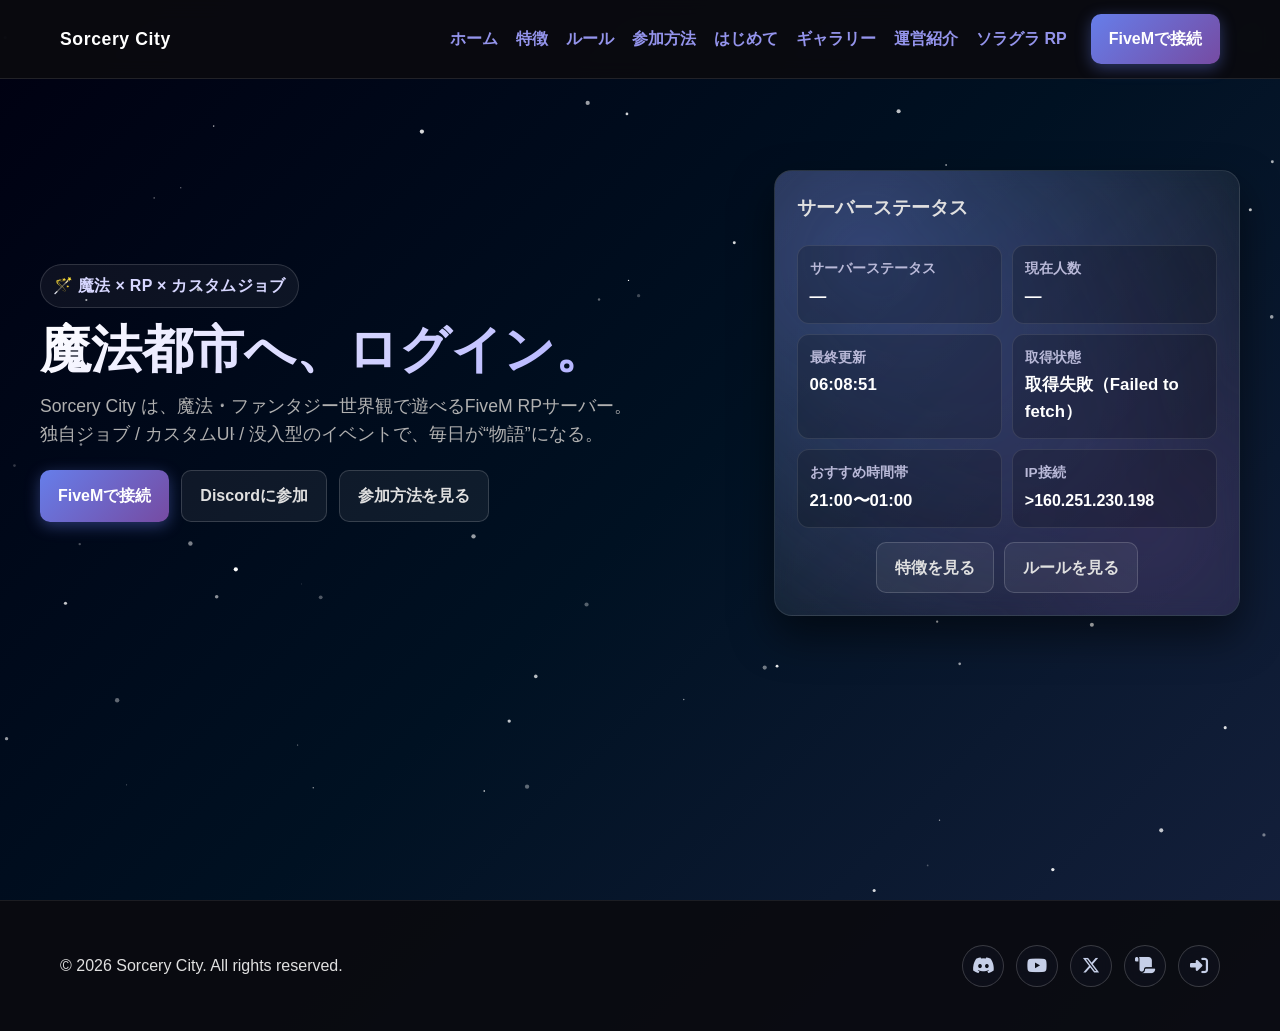
==== commit 1ce9b234: "Update index.html" ====
--- a/index.html
+++ b/index.html
@@ -331,7 +331,7 @@
         <li><a class="link" href="#guide" onclick="navigateTo('guide'); return false;">はじめて</a></li>
         <li><a class="link" href="#media" onclick="navigateTo('media'); return false;">ギャラリー</a></li>
         <li><a class="link" href="#staff" onclick="navigateTo('staff'); return false;">運営紹介</a></li>
-        <li><a class="link" href="#soragra" onclick="navigateTo('soragra'); return false;">ソラグラ</a></li>
+        <li><a class="link" href="#soragra" onclick="navigateTo('soragra'); return false;">ソラグラ RP</a></li>
    <!-- 将来用 -->
    <!-- <li><a class="link" href="#events" onclick="navigateTo('events'); return false;">イベント</a></li> -->
 
@@ -723,21 +723,23 @@
 <div id="soragra" class="page">
   <section class="section">
     <div class="container">
-      <h2 class="reveal">ソラグラ</h2>
-      <p class="sub reveal">Sorcery City のパートナーサーバー。別の街、別の物語。</p>
-
-      <div class="grid">
+      <img class="reveal soragra-title-img"
+           src="assets/soragra/ソラグラ.png"
+           alt="ソラグラ RP">
+      <p class="sub reveal"></p>
+
+      <div class="grid soragra-grid">
+
 
         <!-- 紹介カード -->
         <div class="card glass reveal full-width">
           <div class="icon"><i class="fa-solid fa-city"></i></div>
-          <h3>ソラグラとは</h3>
+          <h3>ソラグラ RPとは</h3>
           <p>
-            ソラグラは、独自の世界観とRPスタイルを持つパートナーサーバーです。<br>
-            Sorcery City と連携し、イベント交流や合同企画なども予定しています。
+            <br>
           </p>
           <p style="color:#b0b0b0; margin-top:8px;">
-            「別の街でも物語を体験したい」「新しいRPの舞台を探している」人におすすめ。
+          
           </p>
         </div>
 
@@ -750,13 +752,13 @@
           <div style="margin-top:14px; display:flex; gap:10px; flex-wrap:wrap;">
             <!-- Discord -->
             <a class="btn-primary"
-               href="https://discord.gg/XXXXXXX"
+               href="https://discord.gg/gnTZsnWU8U"
                target="_blank" rel="noopener"
                onclick="trackOutbound('soragra-discord');">
               <i class="fa-brands fa-discord"></i> Discordに参加
             </a>
 
-            <!-- 公式サイト（あれば） -->
+            <!-- 公式サイト（あれば）
             <a class="btn-secondary"
                href="https://example.com"
                target="_blank" rel="noopener"
@@ -764,7 +766,7 @@
               <i class="fa-solid fa-globe"></i> 公式サイト
             </a>
           </div>
-        </div>
+        </div> -->
 
         <!-- YouTube -->
         <div class="card glass reveal">
@@ -772,11 +774,11 @@
           <h3>公式YouTube</h3>
           <p>トレーラー、イベント映像、街の雰囲気を動画でチェック。</p>
           <div style="margin-top:12px;">
-            <a class="btn-secondary"
-               href="https://www.youtube.com/@Soragra"
+            <a class="btn-primary"
+               href="https://www.youtube.com/@soragura-gta"
                target="_blank" rel="noopener"
                onclick="trackOutbound('soragra-youtube');">
-              YouTubeを見る
+              <i class="fa-brands fa-youtube"></i> YouTubeを見る
             </a>
           </div>
         </div>
@@ -787,11 +789,11 @@
           <h3>SNS / 最新情報</h3>
           <p>イベント告知・メンテ情報・日常の街の様子を発信中。</p>
           <div style="margin-top:12px;">
-            <a class="btn-secondary"
-               href="https://x.com/soragra"
+            <a class="btn-primary"
+               href="https://x.com/shushuserver"
                target="_blank" rel="noopener"
                onclick="trackOutbound('soragra-x');">
-              X（旧Twitter）
+              <i class="fa-brands fa-x-twitter"></i> X（旧Twitter）
             </a>
           </div>
         </div>
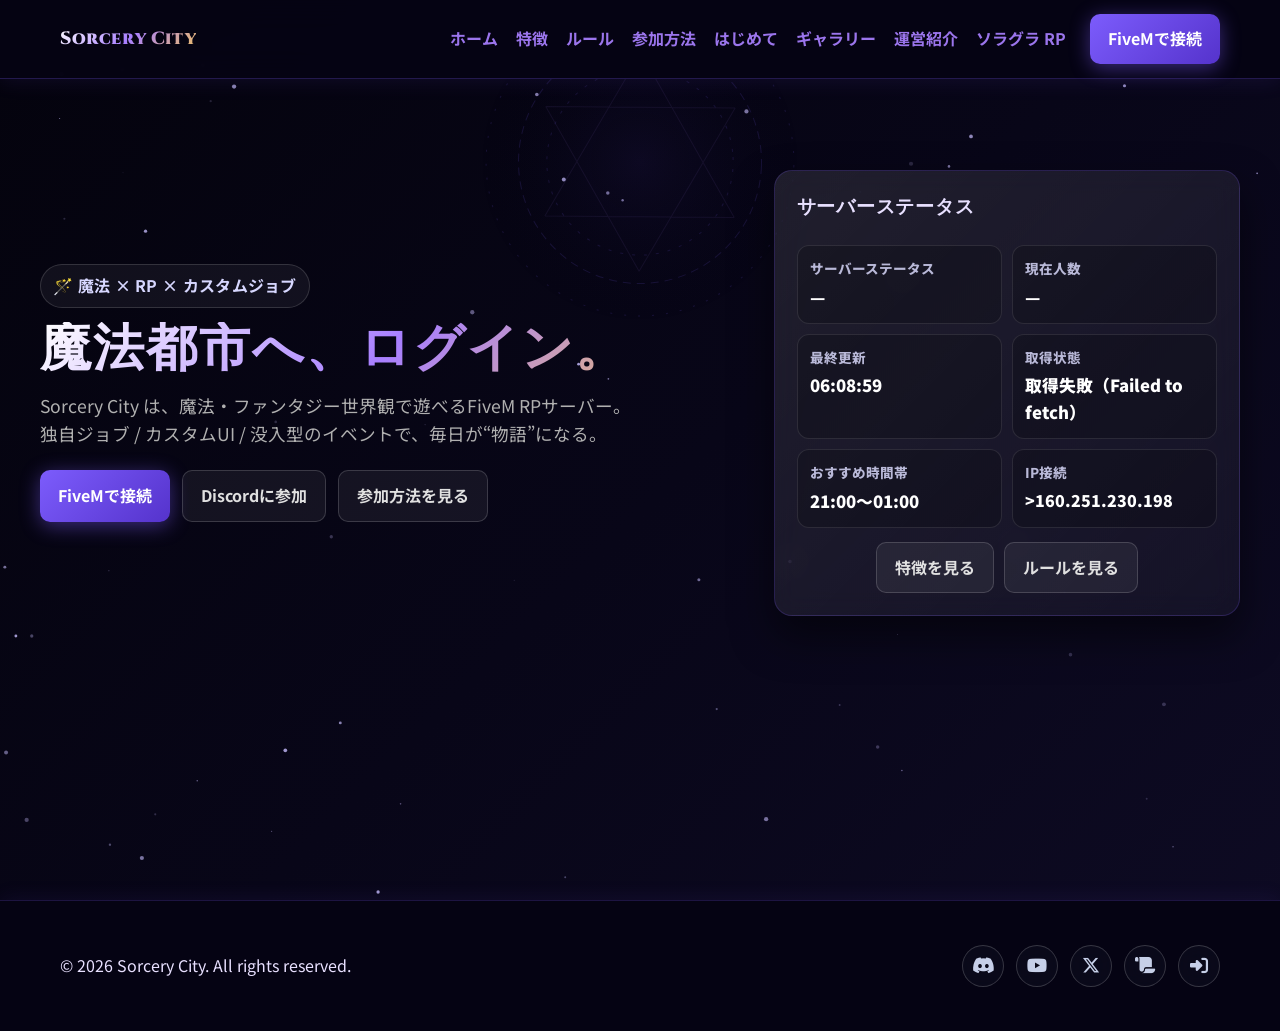
==== commit acc9ef27: "Add files via upload" ====
--- a/index.html
+++ b/index.html
@@ -12,31 +12,41 @@
 
   <!-- アイコン（Font Awesome） -->
   <link rel="stylesheet" href="https://cdnjs.cloudflare.com/ajax/libs/font-awesome/6.5.0/css/all.min.css">
+  <link href="https://fonts.googleapis.com/css2?family=Cinzel:wght@400;700;900&family=Noto+Sans+JP:wght@400;500;700;900&display=swap" rel="stylesheet">
 
   <style>
     * { margin: 0; padding: 0; box-sizing: border-box; }
     body {
-      font-family: Arial, sans-serif;
-      background: linear-gradient(135deg, #000011 0%, #001122 50%, #16213e 100%);
-      color: #e0e0e0;
+      font-family: 'Noto Sans JP', Arial, sans-serif;
+      background: linear-gradient(135deg, #04030d 0%, #080618 50%, #0e0b24 100%);
+      color: #e8e0ff;
       line-height: 1.6;
       overflow-x: hidden;
       min-height: 100vh;
     }
-    h1, h2, h3 { font-weight: 700; }
-    a { color: #a0a0ff; text-decoration: none; transition: color .3s; }
-    a:hover { color: #c0c0ff; }
+    h1, h2, h3 { font-weight: 700; font-family: 'Cinzel', serif; letter-spacing: 0.04em; }
+    a { color: #a87fff; text-decoration: none; transition: color .3s; }
+    a:hover { color: #c8a8ff; }
     button { font-family: inherit; cursor: pointer; transition: all .3s; }
 
     .container { max-width: 1200px; margin: 0 auto; padding: 0 20px; }
 
     .glass {
-      background: rgba(255, 255, 255, 0.05);
-      backdrop-filter: blur(10px);
-      border: 1px solid rgba(255, 255, 255, 0.1);
+      background: rgba(124, 92, 252, 0.05);
+      backdrop-filter: blur(12px);
+      border: 1px solid rgba(124, 92, 252, 0.2);
       border-radius: 12px;
-      box-shadow: 0 8px 32px rgba(0, 0, 0, 0.3);
-    }
+      box-shadow: 0 8px 32px rgba(0, 0, 0, 0.4), 0 0 0 1px rgba(124,92,252,0.05);
+    }
+    .glass::before {
+      content: '';
+      position: absolute;
+      top: 0; left: 0; right: 0;
+      height: 1px;
+      background: linear-gradient(90deg, transparent, rgba(124,92,252,0.4), transparent);
+      border-radius: 12px 12px 0 0;
+    }
+    .card { position: relative; overflow: hidden; }
 
     /* ボタン共通（aタグでも見た目はボタン） */
     .btn-primary, .btn-secondary {
@@ -53,12 +63,12 @@
     }
 
     .btn-primary {
-      background: linear-gradient(135deg, #667eea 0%, #764ba2 100%);
+      background: linear-gradient(135deg, #7c5cfc 0%, #5533cc 100%);
       color: white;
       border: none;
-      box-shadow: 0 4px 15px rgba(102, 126, 234, 0.4);
-    }
-    .btn-primary:hover { transform: translateY(-2px); box-shadow: 0 6px 20px rgba(102, 126, 234, 0.6); }
+      box-shadow: 0 4px 20px rgba(124, 92, 252, 0.45);
+    }
+    .btn-primary:hover { transform: translateY(-2px); box-shadow: 0 6px 28px rgba(124, 92, 252, 0.65); }
 
     .btn-secondary {
       background: rgba(255,255,255,0.06);
@@ -99,13 +109,14 @@
       top: 0;
       width: 100%;
       z-index: 100;
-      background: rgba(10, 10, 15, 0.9);
-      backdrop-filter: blur(10px);
-      border-bottom: 1px solid rgba(255, 255, 255, 0.1);
+      background: rgba(6, 4, 20, 0.94);
+      backdrop-filter: blur(16px);
+      border-bottom: 1px solid rgba(124, 92, 252, 0.25);
       padding: 14px 0;
+      box-shadow: 0 2px 20px rgba(124,92,252,0.1);
     }
     nav .container { display: flex; justify-content: space-between; align-items: center; gap: 12px; }
-    nav .logo { font-size: 1.1rem; font-weight: 900; color: #fff; letter-spacing: .6px; }
+    nav .logo { font-size: 1.1rem; font-weight: 900; color: #fff; letter-spacing: .6px; font-family: 'Cinzel', serif; background: linear-gradient(135deg, #fff 0%, #a87fff 50%, #f0c060 100%); -webkit-background-clip: text; -webkit-text-fill-color: transparent; }
     nav ul { list-style: none; display: flex; gap: 18px; align-items: center; flex-wrap: wrap; justify-content: center; }
     nav ul li a.link { font-weight: 700; opacity: .92; }
     nav ul li a.link:hover { opacity: 1; }
@@ -125,7 +136,7 @@
     #hero h1 {
       font-size: 3.2rem;
       margin: 14px 0 14px;
-      background: linear-gradient(135deg, #fff 0%, #a0a0ff 100%);
+      background: linear-gradient(135deg, #fff 0%, #a87fff 50%, #f0c060 100%);
       -webkit-background-clip: text;
       -webkit-text-fill-color: transparent;
       line-height: 1.1;
@@ -171,7 +182,7 @@
 
     /* セクション共通 */
     .section { padding: 85px 0; }
-    .section h2 { text-align: center; margin-bottom: 22px; font-size: 2rem; }
+    .section h2 { text-align: center; margin-bottom: 22px; font-size: 2rem; font-family: 'Cinzel', serif; background: linear-gradient(135deg, #fff 0%, #a87fff 60%, #f0c060 100%); -webkit-background-clip: text; -webkit-text-fill-color: transparent; }
     .section .sub { text-align: center; color: #b0b0b0; max-width: 760px; margin: 0 auto 30px; }
 
     /* FEATURES */
@@ -187,10 +198,11 @@
       width: 44px; height: 44px;
       display:inline-flex; align-items:center; justify-content:center;
       border-radius: 12px;
-      background: rgba(102,126,234,0.16);
-      border: 1px solid rgba(102,126,234,0.22);
-    }
-    .icon svg { width: 22px; height: 22px; fill: #a0a0ff; }
+      background: rgba(124,92,252,0.16);
+      border: 1px solid rgba(124,92,252,0.3);
+    }
+    .icon svg { width: 22px; height: 22px; fill: #a87fff; }
+    .icon i { color: #a87fff; font-size: 1.1rem; }
 
     /* RULES */
     .list { display: grid; gap: 12px; max-width: 860px; margin: 0 auto; }
@@ -204,7 +216,7 @@
       align-items: flex-start;
     }
     .rule b { color:#fff; }
-    .dot { width:10px; height:10px; margin-top: 6px; border-radius: 999px; background: #667eea; box-shadow: 0 0 14px rgba(102,126,234,.55); }
+    .dot { width:10px; height:10px; margin-top: 6px; border-radius: 999px; background: #7c5cfc; box-shadow: 0 0 14px rgba(124,92,252,.7); }
 
     /* JOIN */
     .join-grid { display:grid; grid-template-columns: 1fr 1fr; gap: 18px; }
@@ -265,9 +277,10 @@
 
     footer {
       padding: 44px 0;
-      background: rgba(10, 10, 15, 0.9);
+      background: rgba(6, 4, 20, 0.95);
       text-align: center;
-      border-top: 1px solid rgba(255,255,255,0.08);
+      border-top: 1px solid rgba(124,92,252,0.2);
+      box-shadow: 0 -2px 20px rgba(124,92,252,0.08);
     }
     footer .container { display:flex; justify-content: space-between; align-items:center; flex-wrap:wrap; gap: 12px; }
 
@@ -460,30 +473,62 @@
   <div id="rules" class="page">
     <section class="section">
       <div class="container">
-        <h2 class="reveal">ルール（ざっくり）</h2>
-        <p class="sub reveal">安全に楽しく遊ぶための最低限。詳細はDiscordで案内。</p>
+        <h2 class="reveal">ルール</h2>
+        <p class="sub reveal">知らなかったでは済まされません。必ずご確認のうえ街での生活をお楽しみください。<br>ルールは緩めに設定していますが、RPから過度に逸脱した行為はBAN対象です。</p>
 
         <div class="list">
+
           <div class="rule reveal">
             <div class="dot"></div>
-            <div><b>RP優先</b><br>荒らし・煽り・無意味な妨害は禁止。物語を大切に。</div>
-          </div>
+            <div><b>参加条件</b><br>VC必須 ／ 日本語が話せる方 ／ 街のルールを守れる方</div>
+          </div>
+
           <div class="rule reveal">
             <div class="dot"></div>
-            <div><b>メタ/パワーRP禁止</b><br>外部情報の持ち込みや無理な展開はNG。</div>
-          </div>
+            <div><b>絶対禁止行為（BAN対象）</b><br>
+              パワーゲーミング・コンバットログ・VDM・RDM・ゾンビ行為・セーフゾーン内での犯罪・メタゲーミング・グリッチ・OOC発言/行動・殺し屋RP・ルール違反者の肩を持つ行為
+            </div>
+          </div>
+
           <div class="rule reveal">
             <div class="dot"></div>
-            <div><b>VCマナー</b><br>相手の体験を壊さない。暴言・差別は禁止。</div>
-          </div>
+            <div><b>技術的なルール</b><br>
+              チート・不正ソフト禁止 ／ NPCスキン禁止 ／ No bush・No Props・No rain禁止 ／
+              トレーサー弾・キルエフェクト禁止 ／ 自動マクロ・多重起動禁止 ／ RMT禁止 ／
+              ギャング以外の人身ROB禁止 ／ エモートで攻撃を回避する行為禁止
+            </div>
+          </div>
+
           <div class="rule reveal">
             <div class="dot"></div>
-            <div><b>不明点はDiscord</b><br>困ったら運営へ。ログ・スクショがあると助かる。</div>
-          </div>
+            <div><b>犯罪ルール</b><br>
+              犯罪時は必ず何か1つ以上盗むこと ／ グループ犯罪は服装・乗り物の色を統一（上下黒一色は禁止）／
+              シーン中・指名手配中はセーフゾーンへの立ち入り・着替え・車両ガレージ禁止 ／
+              強盗後30分は指名手配扱い ／ 人質には必ず報酬を支払うこと ／ 出勤中の公務員（EMS・PD）の人質禁止
+            </div>
+          </div>
+
+          <div class="rule reveal">
+            <div class="dot"></div>
+            <div><b>運営（魔法省）へのルール</b><br>
+              報告・通報はチケットで ／ 魔法省職員へのフレンド申請・DM禁止 ／
+              運営を名乗る行為・Admin等の名札の無断使用禁止
+            </div>
+          </div>
+
+          <div class="rule reveal">
+            <div class="dot"></div>
+            <div><b>その他</b><br>
+              定時瞑想：00:00 / 06:00 / 12:00 / 18:00 ／
+              配信は基本自由（配信中は🛰マーク推奨）／
+              他人へのRP強制禁止
+            </div>
+          </div>
+
         </div>
 
         <div style="text-align:center; margin-top: 26px;" class="reveal">
-          <a class="btn-secondary" href="https://discord.gg/NGGmYqYsX9" target="_blank" rel="noopener" onclick="trackOutbound('discord');">Discordでルールを見る</a>
+          <a class="btn-secondary" href="https://sorcery-city.gitbook.io/sorcery-city/" target="_blank" rel="noopener" onclick="trackOutbound('rules');">ルール詳細を読む</a>
         </div>
       </div>
     </section>
@@ -642,7 +687,7 @@
 
         <!-- 1) 山田 -->
         <div class="card glass reveal staff-card">
-          <img class="staff-photo" src="assets/staff/山田.png" alt="山田山田">
+          <img class="staff-photo" style="display:block;margin:0 auto 12px;object-fit:contain;object-position:center;" src="[data-uri]" alt="山田山田">
           <h3 class="staff-name">山田山田</h3>
           <div class="staff-role">街全般の管理</div>
           <p class="staff-desc">トラブル対応、ルール案内、初心者サポート</p>
@@ -651,7 +696,7 @@
 
         <!-- 2) かもねぎ -->
         <div class="card glass reveal staff-card">
-          <img class="staff-photo" src="assets/staff/かもねぎ.png" alt="かもねぎ">
+          <img class="staff-photo" style="display:block;margin:0 auto 12px;object-fit:contain;object-position:center;" src="[data-uri]" alt="かもねぎ">
           <h3 class="staff-name">かもねぎ</h3>
           <div class="staff-role">プログラマー兼サポーター</div>
           <p class="staff-desc">プログラミングを担当</p>
@@ -660,7 +705,7 @@
 
         <!-- 3) 田中 -->
         <div class="card glass reveal staff-card">
-          <img class="staff-photo" src="assets/staff/田中.png" alt="田中">
+          <img class="staff-photo" style="display:block;margin:0 auto 12px;object-fit:contain;object-position:center;" src="[data-uri]" alt="田中">
           <h3 class="staff-name">田中田中</h3>
           <div class="staff-role">イベント / RPサポート</div>
           <p class="staff-desc">イベント進行、ストーリーRP、撮影などを担当。</p>
@@ -669,7 +714,7 @@
 
         <!-- 4) たけのこ -->
         <div class="card glass reveal staff-card">
-          <img class="staff-photo" src="assets/staff/たけのこ.png" alt="たけのこ">
+          <img class="staff-photo" style="display:block;margin:0 auto 12px;object-fit:contain;object-position:center;" src="assets/staff/たけのこ.png" alt="たけのこ">
           <h3 class="staff-name">たけのこ</h3>
           <div class="staff-role">問い合わせ窓口</div>
           <p class="staff-desc">最短はDiscord。ログ・スクショがあると対応が早いです。</p>
@@ -678,7 +723,7 @@
 
         <!-- 5) くまくん -->
         <div class="card glass reveal staff-card">
-          <img class="staff-photo" src="assets/staff/くまくん.png" alt="くまくん">
+          <img class="staff-photo" style="display:block;margin:0 auto 12px;object-fit:contain;object-position:center;" src="[data-uri]" alt="くまくん">
           <h3 class="staff-name">くまくん</h3>
           <div class="staff-role">サポーター兼テストプレイヤー</div>
           <p class="staff-desc">サーバーの色々な面をサポート</p>
@@ -687,7 +732,7 @@
 
         <!-- 6) shu -->
         <div class="card glass reveal staff-card">
-          <img class="staff-photo" src="assets/staff/shushu.png" alt="shushu">
+          <img class="staff-photo" style="display:block;margin:0 auto 12px;object-fit:contain;object-position:center;" src="assets/staff/shushu.png" alt="shushu">
           <h3 class="staff-name">shushu</h3>
           <div class="staff-role">パートナーサーバー先オーナー</div>
           <p class="staff-desc">サーバーのBOTなどの技術的な面でサポート</p>
@@ -723,105 +768,54 @@
 <div id="soragra" class="page">
   <section class="section">
     <div class="container">
-      <img class="reveal soragra-title-img"
-           src="assets/soragra/ソラグラ.png"
+      <img class="reveal soragra-title-img" style="display:block;margin:0 auto 28px;width:min(320px,72vw);height:auto;filter:drop-shadow(0 6px 16px rgba(0,0,0,.35));"
+           src="[data-uri]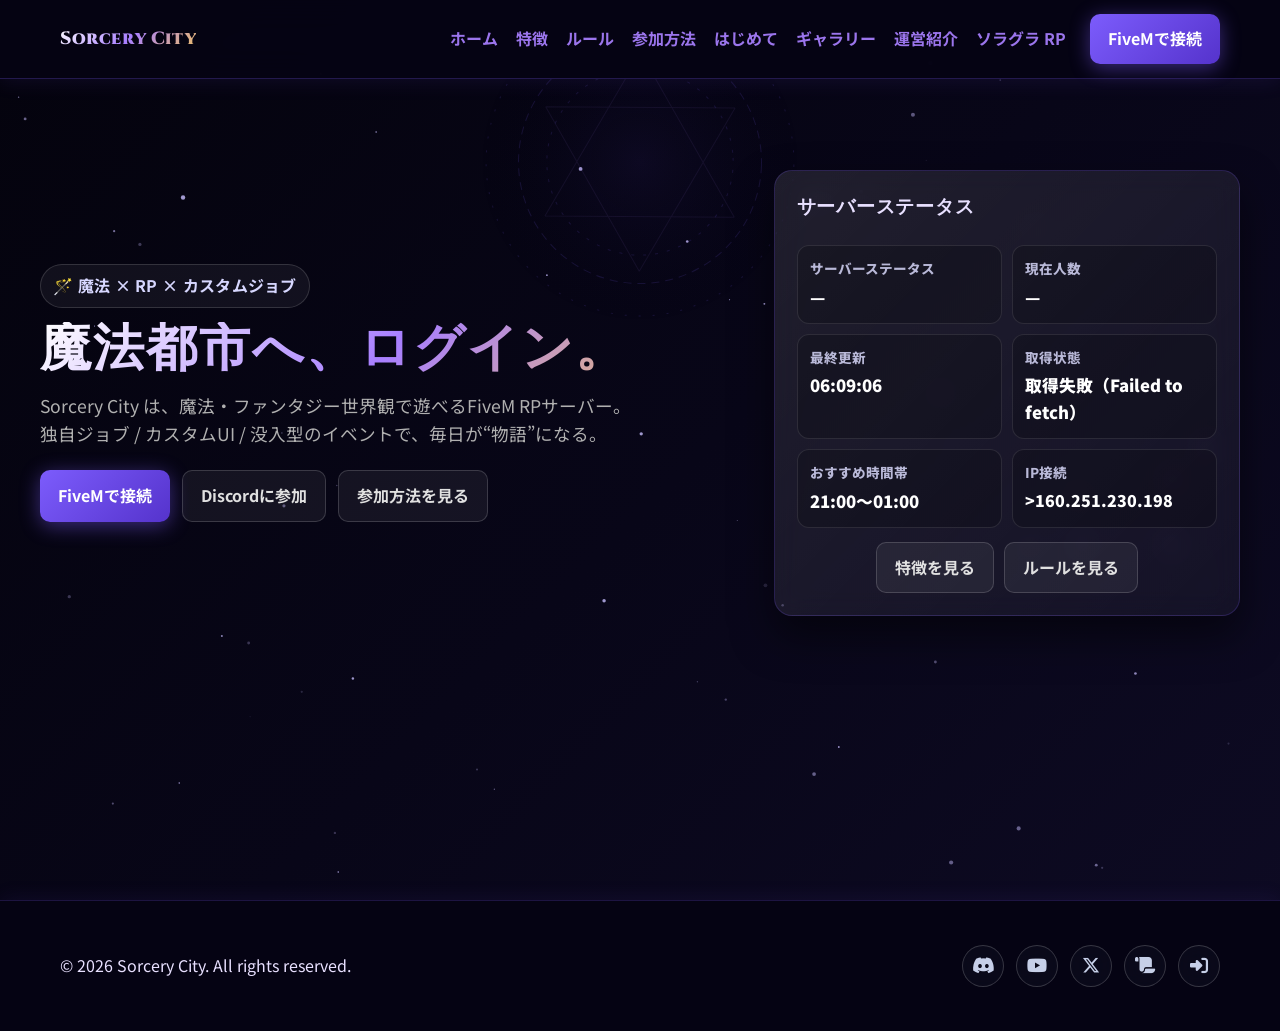
==== commit 95a98a5d: "Add files via upload" ====
--- a/index.html
+++ b/index.html
@@ -687,7 +687,7 @@
 
         <!-- 1) 山田 -->
         <div class="card glass reveal staff-card">
-          <img class="staff-photo" style="display:block;margin:0 auto 12px;object-fit:contain;object-position:center;" src="[data-uri]" alt="山田山田">
+          <img class="staff-photo" style="display:block;margin:0 auto 12px;object-fit:contain;object-position:center;width:140px;height:140px;" src="[data-uri]" alt="山田山田">
           <h3 class="staff-name">山田山田</h3>
           <div class="staff-role">街全般の管理</div>
           <p class="staff-desc">トラブル対応、ルール案内、初心者サポート</p>
@@ -696,7 +696,7 @@
 
         <!-- 2) かもねぎ -->
         <div class="card glass reveal staff-card">
-          <img class="staff-photo" style="display:block;margin:0 auto 12px;object-fit:contain;object-position:center;" src="[data-uri]" alt="かもねぎ">
+          <img class="staff-photo" style="display:block;margin:0 auto 12px;object-fit:contain;object-position:center;width:140px;height:140px;" src="[data-uri]" alt="かもねぎ">
           <h3 class="staff-name">かもねぎ</h3>
           <div class="staff-role">プログラマー兼サポーター</div>
           <p class="staff-desc">プログラミングを担当</p>
@@ -705,7 +705,7 @@
 
         <!-- 3) 田中 -->
         <div class="card glass reveal staff-card">
-          <img class="staff-photo" style="display:block;margin:0 auto 12px;object-fit:contain;object-position:center;" src="[data-uri]" alt="田中">
+          <img class="staff-photo" style="display:block;margin:0 auto 12px;object-fit:contain;object-position:center;width:140px;height:140px;" src="[data-uri]" alt="田中">
           <h3 class="staff-name">田中田中</h3>
           <div class="staff-role">イベント / RPサポート</div>
           <p class="staff-desc">イベント進行、ストーリーRP、撮影などを担当。</p>
@@ -714,7 +714,7 @@
 
         <!-- 4) たけのこ -->
         <div class="card glass reveal staff-card">
-          <img class="staff-photo" style="display:block;margin:0 auto 12px;object-fit:contain;object-position:center;" src="assets/staff/たけのこ.png" alt="たけのこ">
+          <img class="staff-photo" style="display:block;margin:0 auto 12px;object-fit:contain;object-position:center;width:140px;height:140px;" src="[data-uri]" alt="たけのこ">
           <h3 class="staff-name">たけのこ</h3>
           <div class="staff-role">問い合わせ窓口</div>
           <p class="staff-desc">最短はDiscord。ログ・スクショがあると対応が早いです。</p>
@@ -723,7 +723,7 @@
 
         <!-- 5) くまくん -->
         <div class="card glass reveal staff-card">
-          <img class="staff-photo" style="display:block;margin:0 auto 12px;object-fit:contain;object-position:center;" src="[data-uri]" alt="くまくん">
+          <img class="staff-photo" style="display:block;margin:0 auto 12px;object-fit:contain;object-position:center;width:140px;height:140px;" src="[data-uri]" alt="くまくん">
           <h3 class="staff-name">くまくん</h3>
           <div class="staff-role">サポーター兼テストプレイヤー</div>
           <p class="staff-desc">サーバーの色々な面をサポート</p>
@@ -732,7 +732,7 @@
 
         <!-- 6) shu -->
         <div class="card glass reveal staff-card">
-          <img class="staff-photo" style="display:block;margin:0 auto 12px;object-fit:contain;object-position:center;" src="assets/staff/shushu.png" alt="shushu">
+          <img class="staff-photo" style="display:block;margin:0 auto 12px;object-fit:contain;object-position:center;width:140px;height:140px;" src="assets/staff/shushu.png" alt="shushu">
           <h3 class="staff-name">shushu</h3>
           <div class="staff-role">パートナーサーバー先オーナー</div>
           <p class="staff-desc">サーバーのBOTなどの技術的な面でサポート</p>
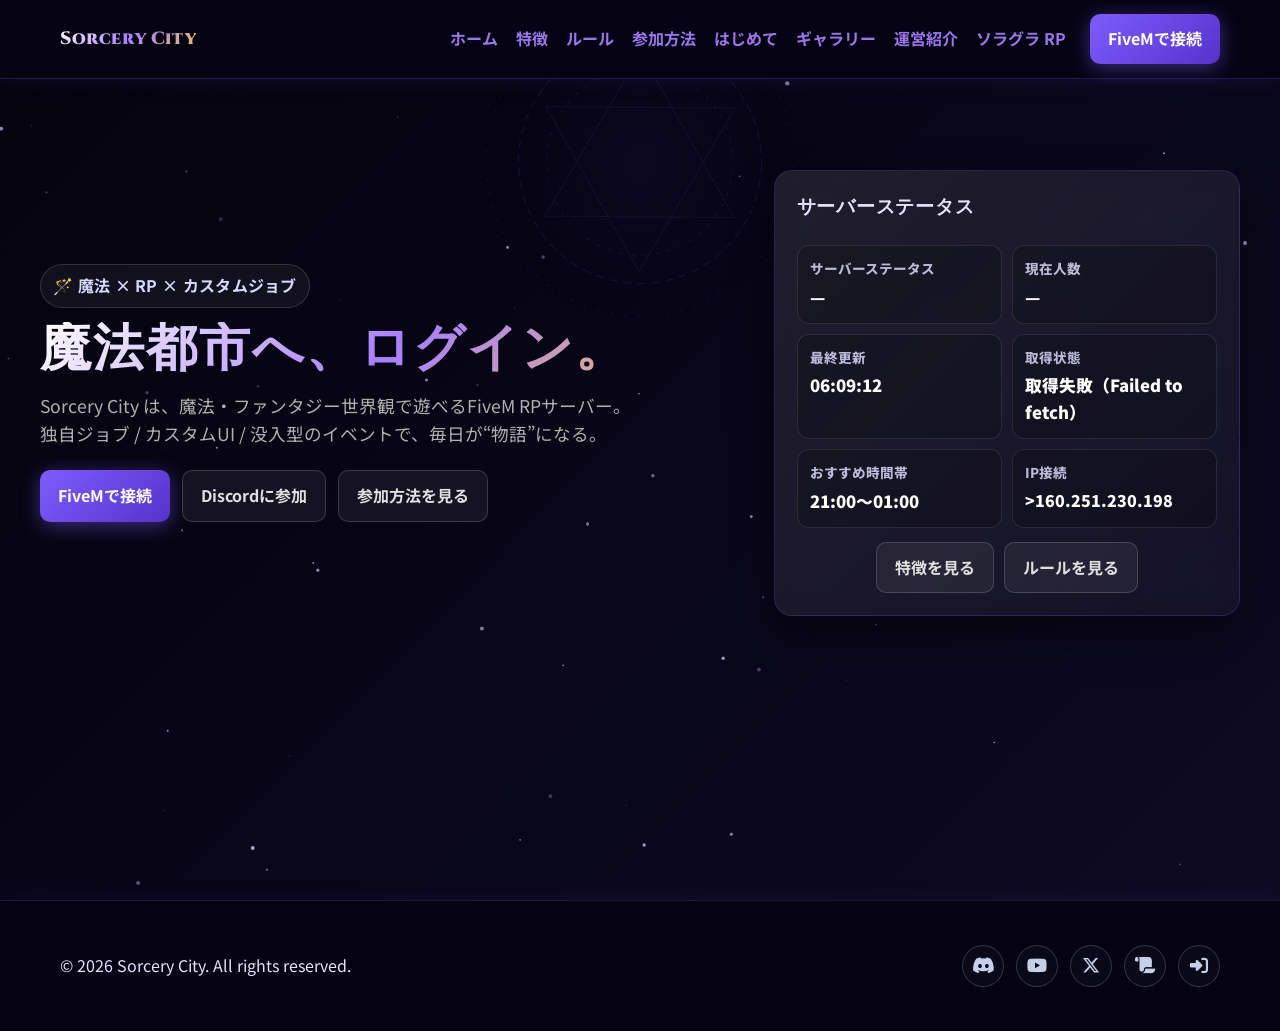
==== commit 1d7a4f3d: "Update print statement from 'Hello' to 'Goodbye'" ====
--- a/index.html
+++ b/index.html
@@ -717,8 +717,8 @@
           <img class="staff-photo" style="display:block;margin:0 auto 12px;object-fit:contain;object-position:center;width:140px;height:140px;" src="[data-uri]" alt="たけのこ">
           <h3 class="staff-name">たけのこ</h3>
           <div class="staff-role">問い合わせ窓口</div>
-          <p class="staff-desc">最短はDiscord。ログ・スクショがあると対応が早いです。</p>
-          <p class="staff-note">対応時間：午前2:00~午前10:00以降 / Discordで受付</p>
+          <p class="staff-desc">歪み等のお問い合わせは必ずクリップの提示をお願いします</p>
+          <p class="staff-note">Discordで受付</p>
         </div>
 
         <!-- 5) くまくん -->
@@ -1100,4 +1100,4 @@
     });
   </script>
 </body>
-</html>+</html>
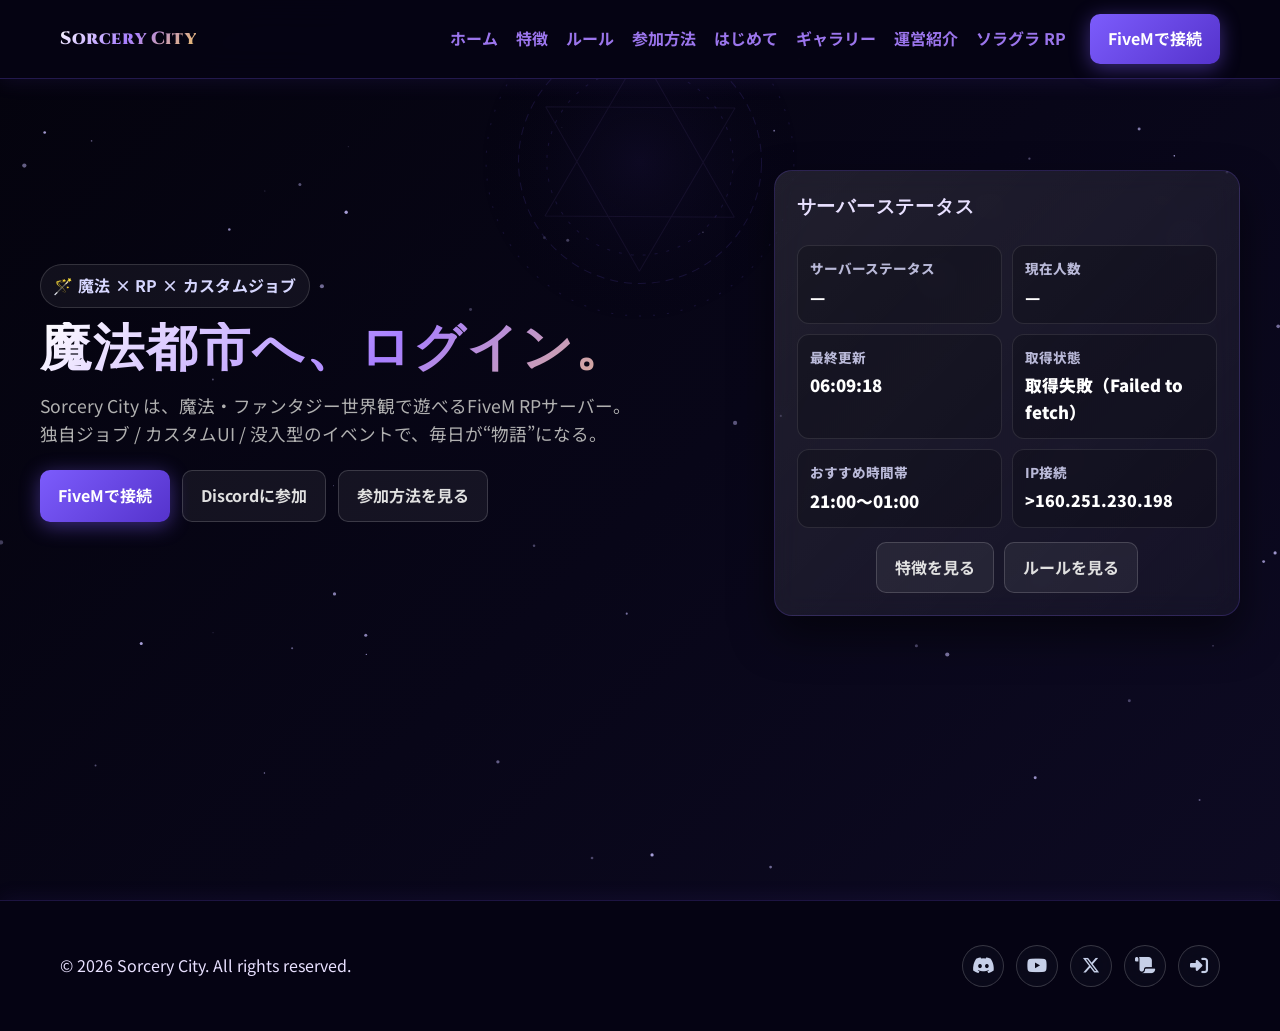
==== commit 3853fb50: "Update index.html" ====
--- a/index.html
+++ b/index.html
@@ -528,7 +528,7 @@
         </div>
 
         <div style="text-align:center; margin-top: 26px;" class="reveal">
-          <a class="btn-secondary" href="https://sorcery-city.gitbook.io/sorcery-city/" target="_blank" rel="noopener" onclick="trackOutbound('rules');">ルール詳細を読む</a>
+          <a class="btn-secondary" href="https://sorcery-city.github.io/rule/" target="_blank" rel="noopener" onclick="trackOutbound('rules');">ルール詳細を読む</a>
         </div>
       </div>
     </section>
@@ -717,8 +717,8 @@
           <img class="staff-photo" style="display:block;margin:0 auto 12px;object-fit:contain;object-position:center;width:140px;height:140px;" src="[data-uri]" alt="たけのこ">
           <h3 class="staff-name">たけのこ</h3>
           <div class="staff-role">問い合わせ窓口</div>
-          <p class="staff-desc">歪み等のお問い合わせは必ずクリップの提示をお願いします</p>
-          <p class="staff-note">Discordで受付</p>
+          <p class="staff-desc">最短はDiscord。ログ・スクショがあると対応が早いです。</p>
+          <p class="staff-note">対応時間：午前2:00~午前10:00以降 / Discordで受付</p>
         </div>
 
         <!-- 5) くまくん -->
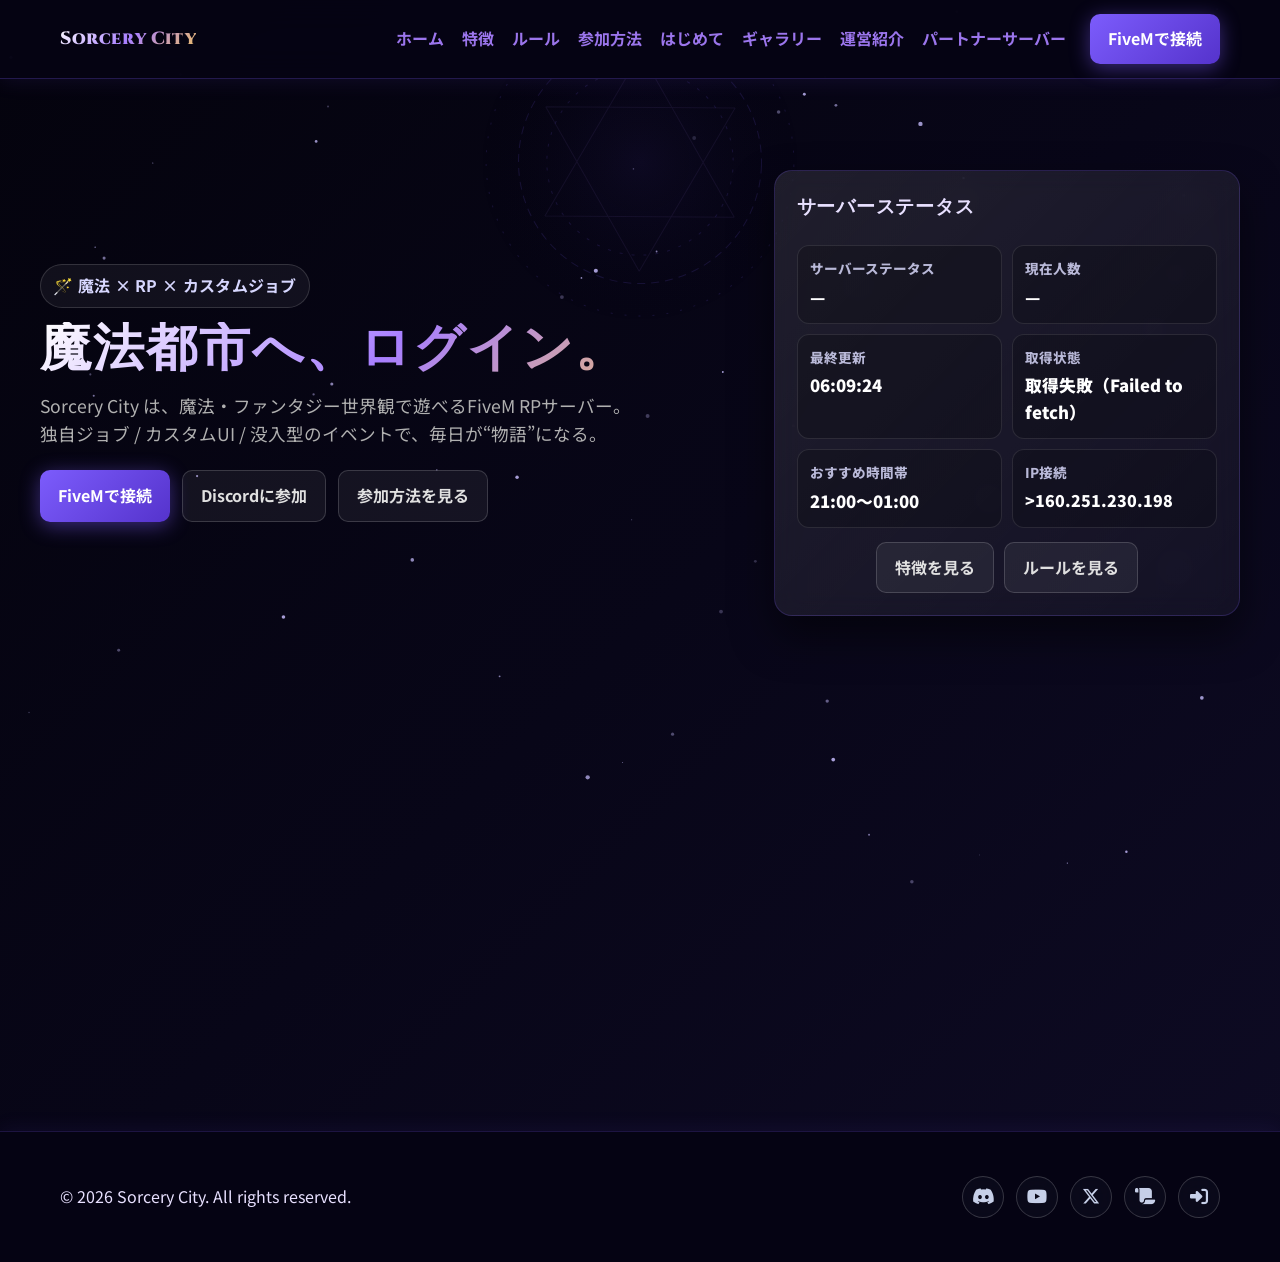
==== commit 0b92b820: "Add files via upload" ====
--- a/index.html
+++ b/index.html
@@ -323,6 +323,143 @@
       .join-grid { grid-template-columns: 1fr; }
       footer .container { flex-direction: column; }
     }
+  
+    /* ===== Partner landing ===== */
+    .partner-landing{
+      max-width: 1320px;
+      padding-top: 18px;
+      padding-bottom: 30px;
+    }
+    .partner-head{
+      text-align:center;
+      max-width: 980px;
+      margin: 0 auto 54px;
+    }
+    .partner-badge{
+      display:inline-flex;
+      align-items:center;
+      gap:10px;
+      padding:10px 18px;
+      border-radius:999px;
+      border:1px solid rgba(255,255,255,0.14);
+      background:rgba(255,255,255,0.06);
+      color:#ddd4ff;
+      font-weight:800;
+      margin-bottom:26px;
+      box-shadow:0 8px 24px rgba(0,0,0,0.18);
+    }
+    .partner-badge i{
+      color:#b79aff;
+    }
+    .partner-head h2{
+      font-size: clamp(2.8rem, 6vw, 4.8rem);
+      margin-bottom: 22px;
+      line-height: 1.12;
+      background: linear-gradient(135deg, #f3ecff 0%, #b697ff 60%, #8d6dff 100%);
+      -webkit-background-clip: text;
+      -webkit-text-fill-color: transparent;
+    }
+    .partner-copy{
+      font-size:1.05rem;
+      line-height:1.9;
+      max-width:880px;
+    }
+    .partner-card-grid{
+      display:grid;
+      grid-template-columns: repeat(2, minmax(0, 1fr));
+      gap: 22px;
+      align-items: stretch;
+      margin-top: 18px;
+    }
+    .partner-entry-card{
+      display:block;
+      text-decoration:none;
+      color:#f2ecff;
+      min-height: 320px;
+      padding: 28px 28px 26px;
+      border-radius: 26px;
+      background:
+        radial-gradient(circle at 20% 20%, rgba(124,92,252,0.15), transparent 38%),
+        linear-gradient(135deg, rgba(40,18,92,0.72) 0%, rgba(16,8,46,0.92) 100%);
+      border:1px solid rgba(124,92,252,0.34);
+      box-shadow:
+        0 0 0 1px rgba(124,92,252,0.06),
+        0 18px 50px rgba(8,4,24,0.45),
+        inset 0 1px 0 rgba(255,255,255,0.05);
+      transition: transform .22s ease, box-shadow .22s ease, border-color .22s ease;
+    }
+    .partner-entry-card:hover{
+      transform: translateY(-4px);
+      border-color: rgba(160,132,255,0.5);
+      box-shadow:
+        0 0 0 1px rgba(160,132,255,0.08),
+        0 24px 60px rgba(8,4,24,0.55),
+        0 0 34px rgba(124,92,252,0.15);
+      color:#fff;
+    }
+    .partner-entry-icon{
+      width: 54px;
+      height: 54px;
+      border-radius: 16px;
+      display:grid;
+      place-items:center;
+      margin-bottom: 28px;
+      border:1px solid rgba(140,112,255,0.45);
+      background: linear-gradient(180deg, rgba(110,72,255,0.22), rgba(110,72,255,0.08));
+      box-shadow: inset 0 1px 0 rgba(255,255,255,0.05);
+    }
+    .partner-entry-icon i{
+      font-size: 1.15rem;
+      color:#b79aff;
+    }
+    .partner-entry-card h3{
+      margin: 0 0 18px;
+      font-size: clamp(2rem, 4vw, 3rem);
+      line-height: 1.06;
+      font-family: 'Noto Sans JP', Arial, sans-serif;
+      font-weight: 900;
+      letter-spacing: -0.02em;
+      color:#f4f0ff;
+    }
+    .partner-entry-card p{
+      margin:0;
+      max-width: 25ch;
+      color:#ddd5f7;
+      font-size:1rem;
+      line-height:1.8;
+      font-weight:700;
+    }
+    .partner-entry-link{
+      display:inline-flex;
+      align-items:center;
+      gap:12px;
+      margin-top: 22px;
+      color:#f3ecff;
+      font-weight:900;
+      font-size:1rem;
+    }
+    .partner-entry-link i{
+      font-size:.95rem;
+    }
+    .partner-foot{
+      text-align:center;
+      margin-top: 58px;
+      color:#cfc4f1;
+      font-size:1rem;
+    }
+
+    @media (max-width: 980px){
+      .partner-card-grid{
+        grid-template-columns: 1fr;
+      }
+      .partner-entry-card{
+        min-height: auto;
+      }
+      .partner-entry-card p{
+        max-width: none;
+      }
+    }
+
   </style>
 </head>
 
@@ -344,7 +481,7 @@
         <li><a class="link" href="#guide" onclick="navigateTo('guide'); return false;">はじめて</a></li>
         <li><a class="link" href="#media" onclick="navigateTo('media'); return false;">ギャラリー</a></li>
         <li><a class="link" href="#staff" onclick="navigateTo('staff'); return false;">運営紹介</a></li>
-        <li><a class="link" href="#soragra" onclick="navigateTo('soragra'); return false;">ソラグラ RP</a></li>
+        <li><a class="link" href="#soragra" onclick="navigateTo('soragra'); return false;">パートナーサーバー</a></li>
    <!-- 将来用 -->
    <!-- <li><a class="link" href="#events" onclick="navigateTo('events'); return false;">イベント</a></li> -->
 
@@ -765,30 +902,44 @@
 </div>
 
 <!-- SORAGRA (Partner Server) -->
+
 <div id="soragra" class="page">
   <section class="section">
-    <div class="container">
-      <img class="reveal soragra-title-img" style="display:block;margin:0 auto 28px;width:min(320px,72vw);height:auto;filter:drop-shadow(0 6px 16px rgba(0,0,0,.35));"
-           src="[data-uri]